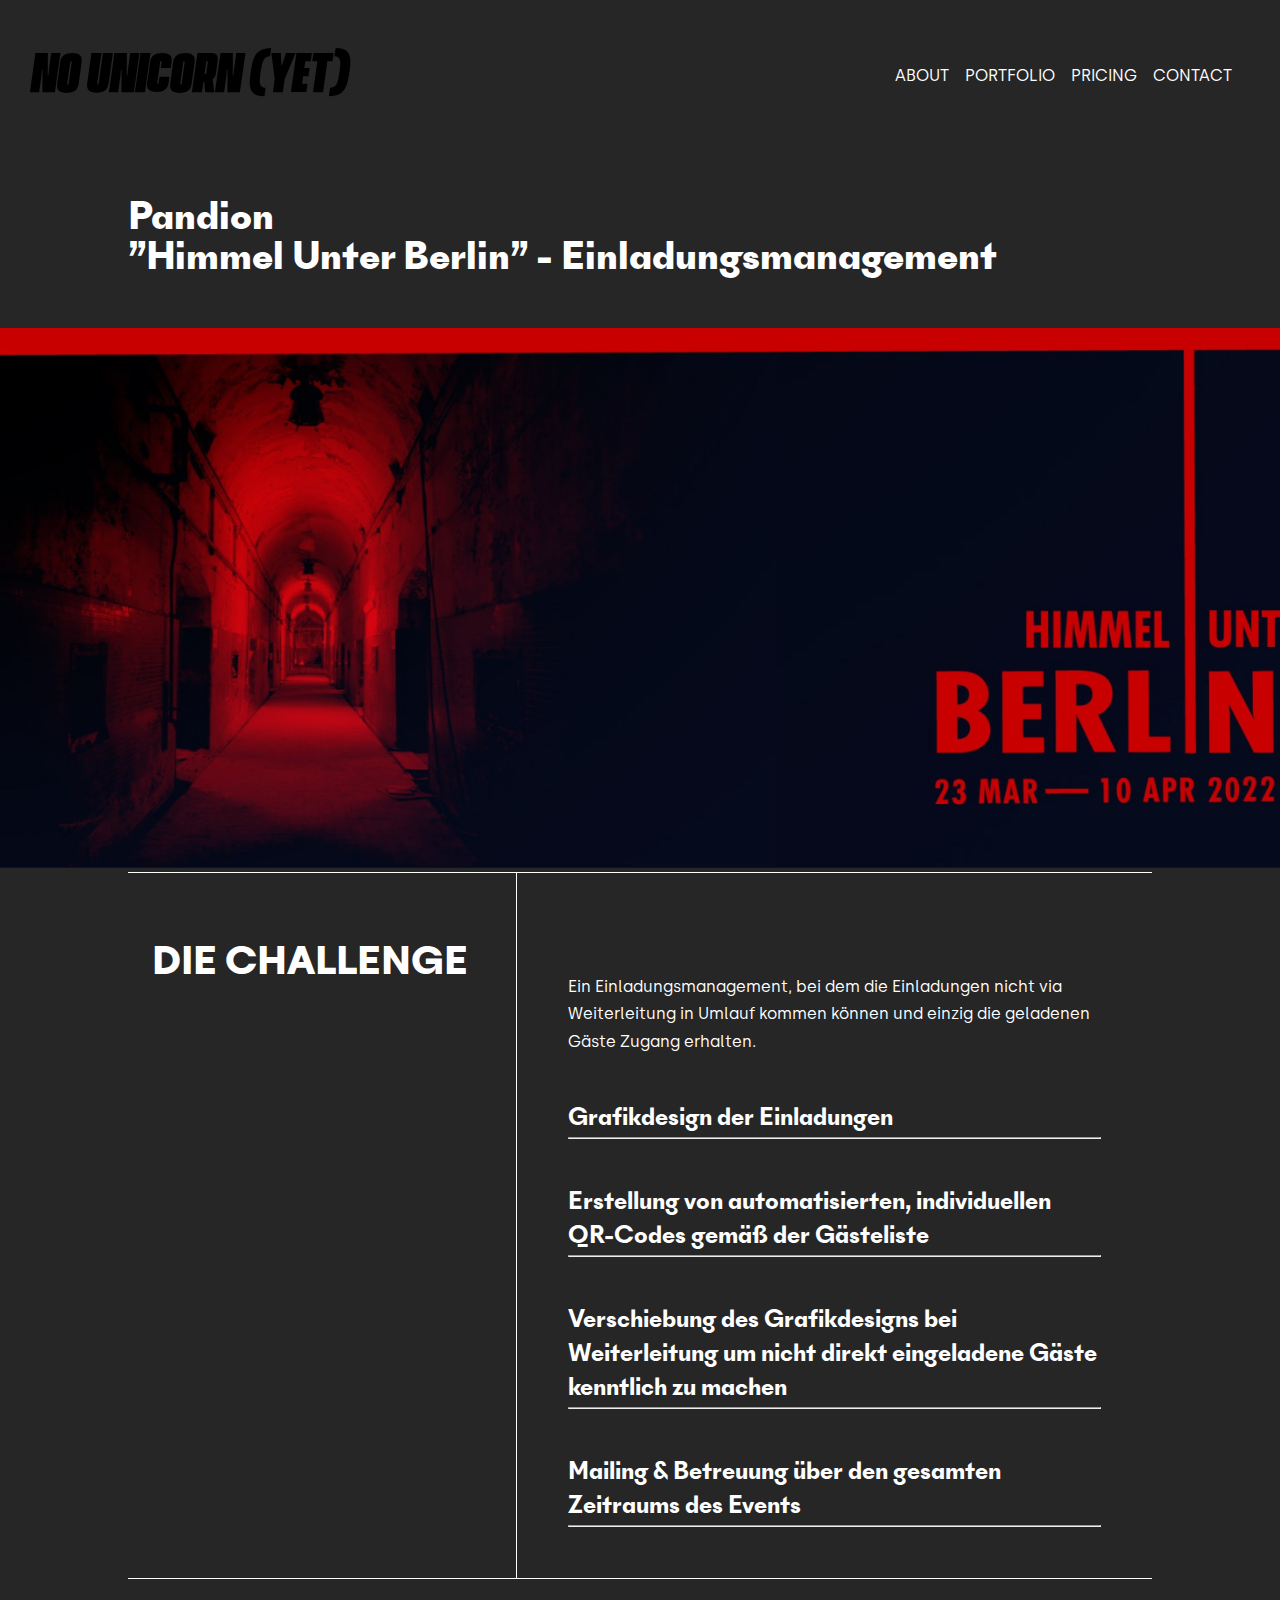
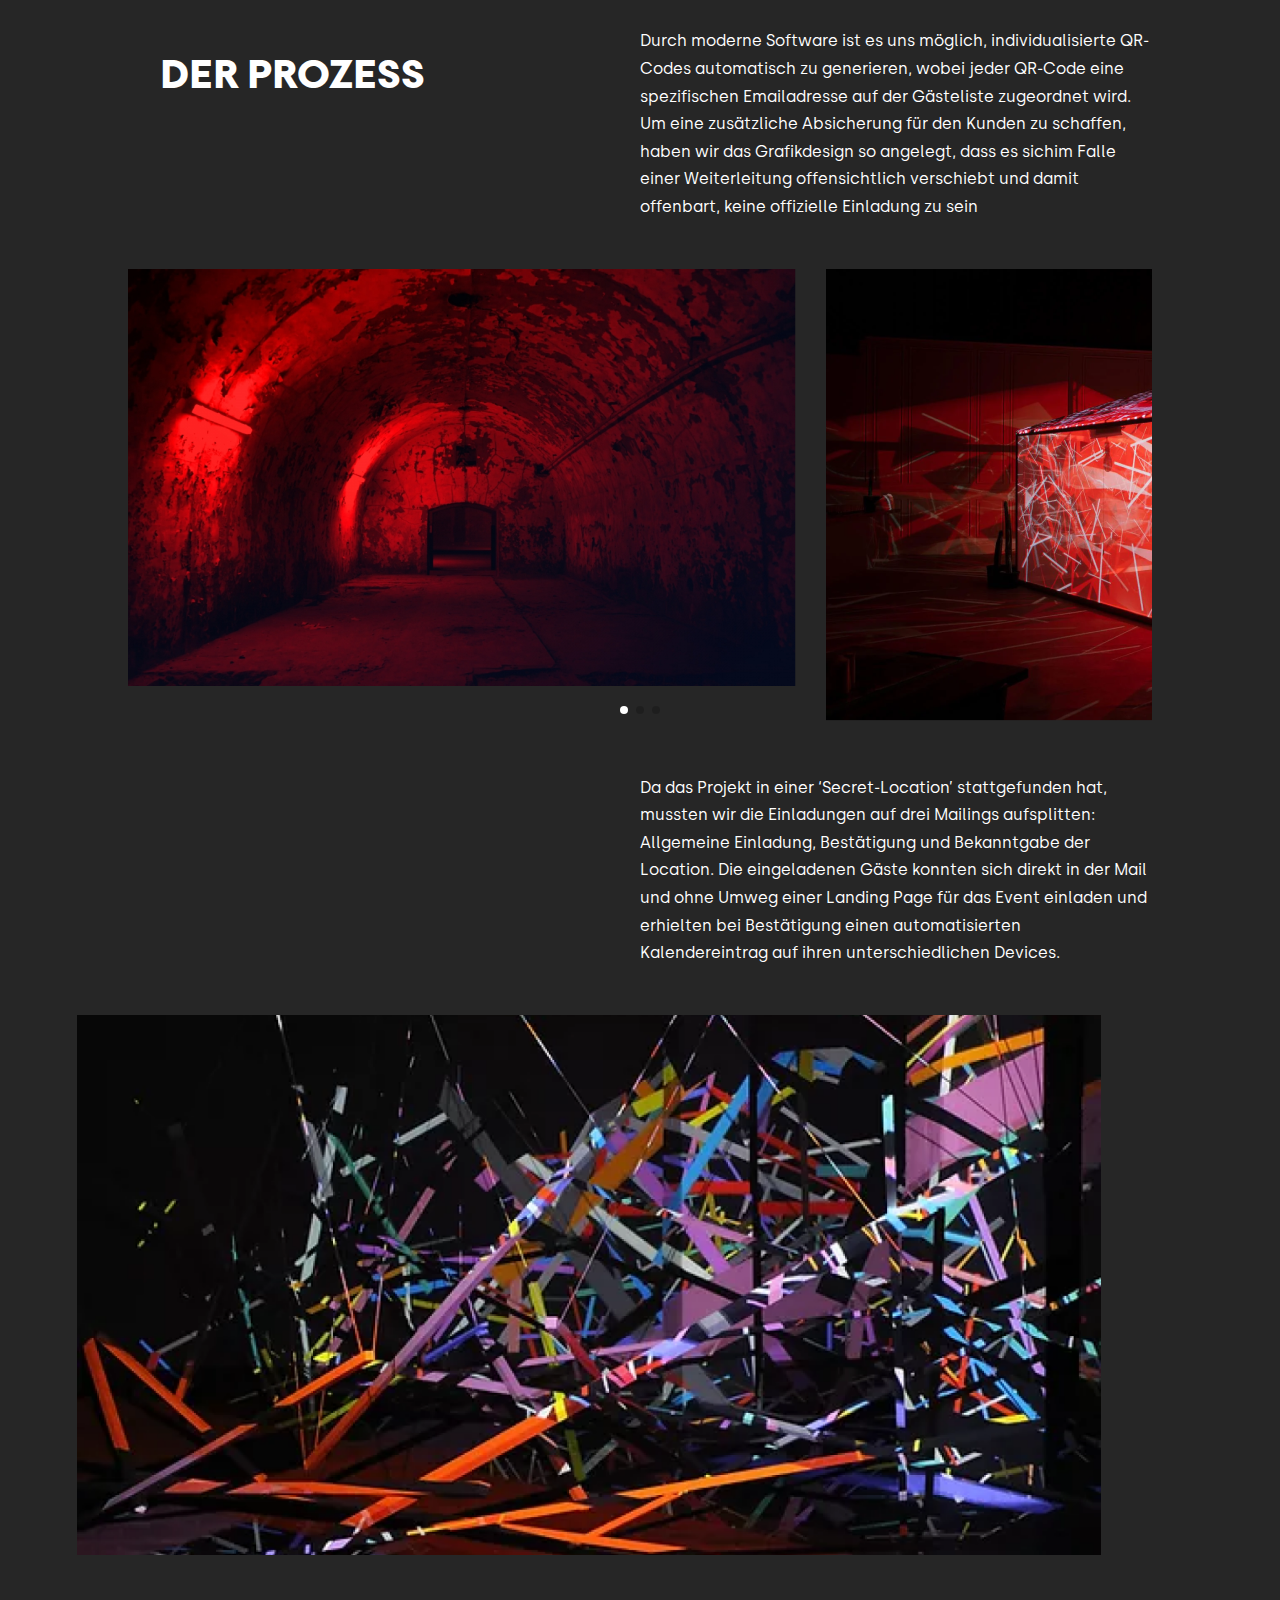
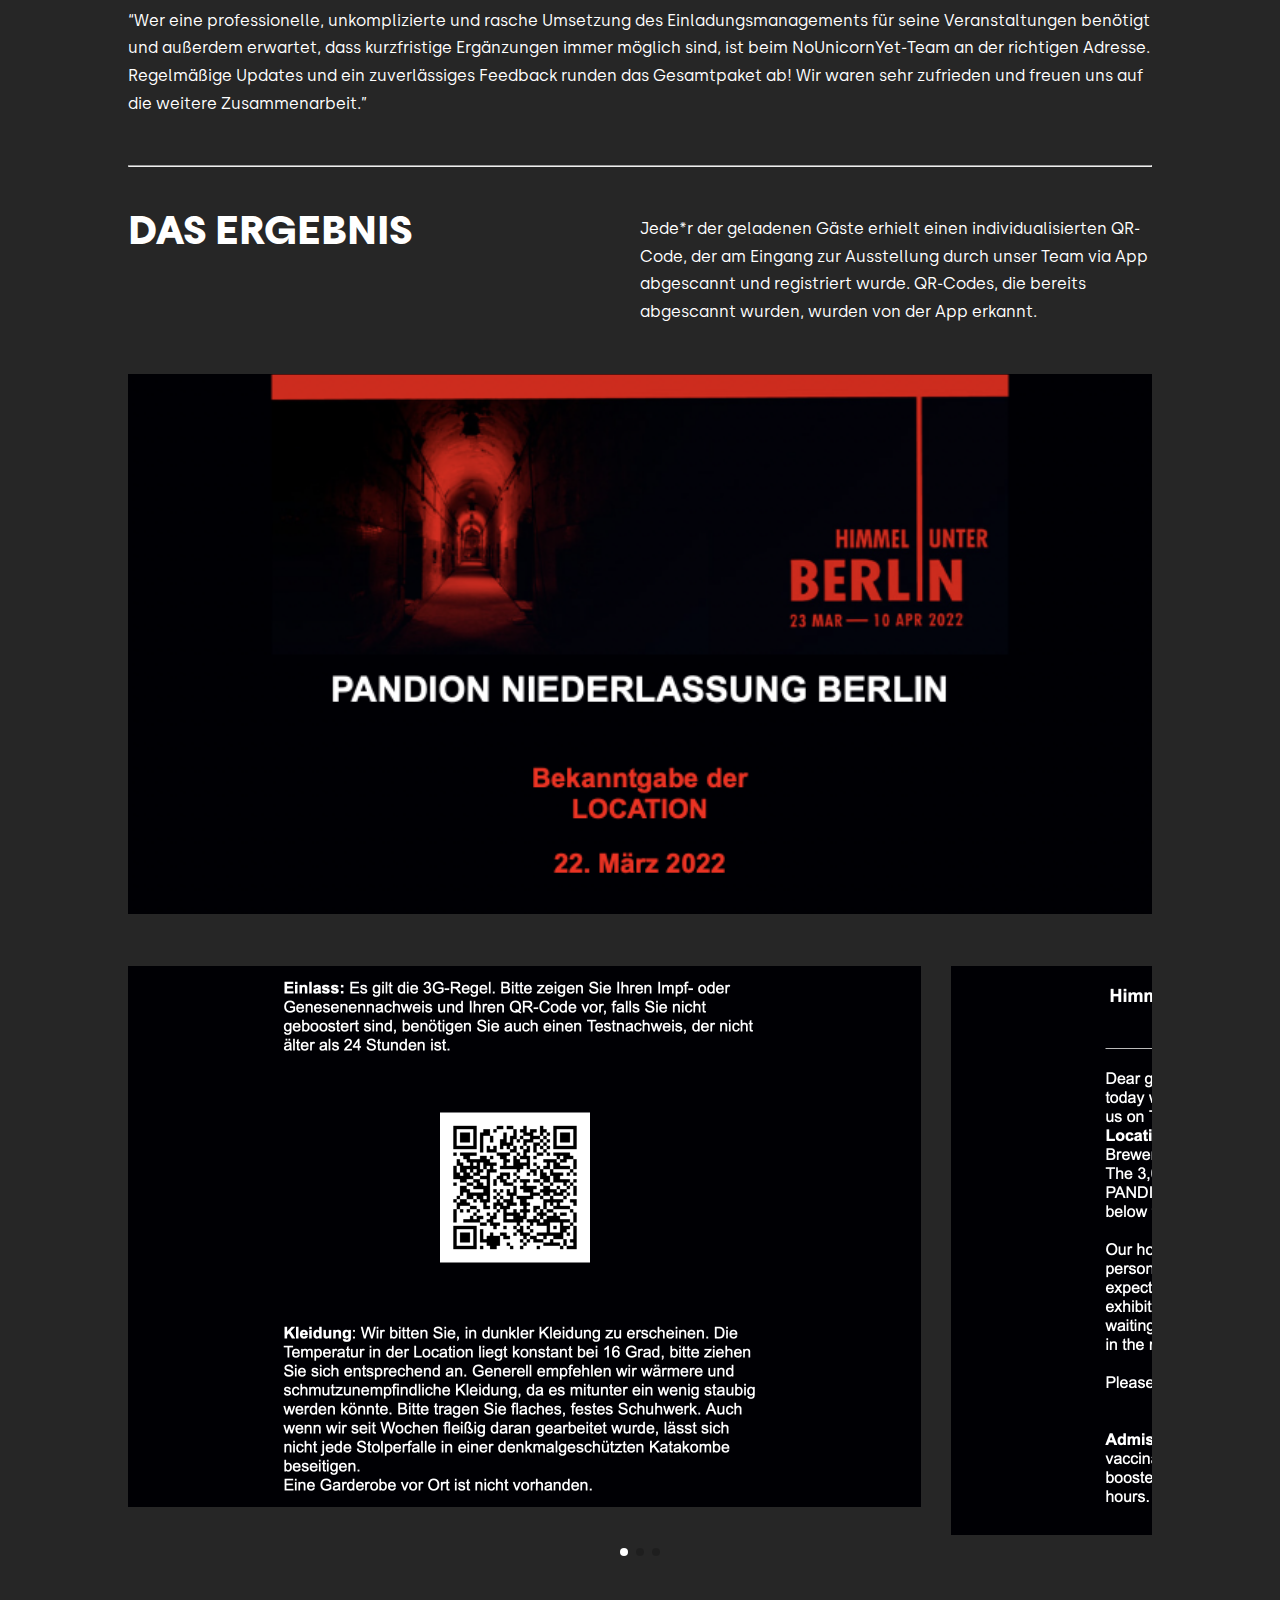
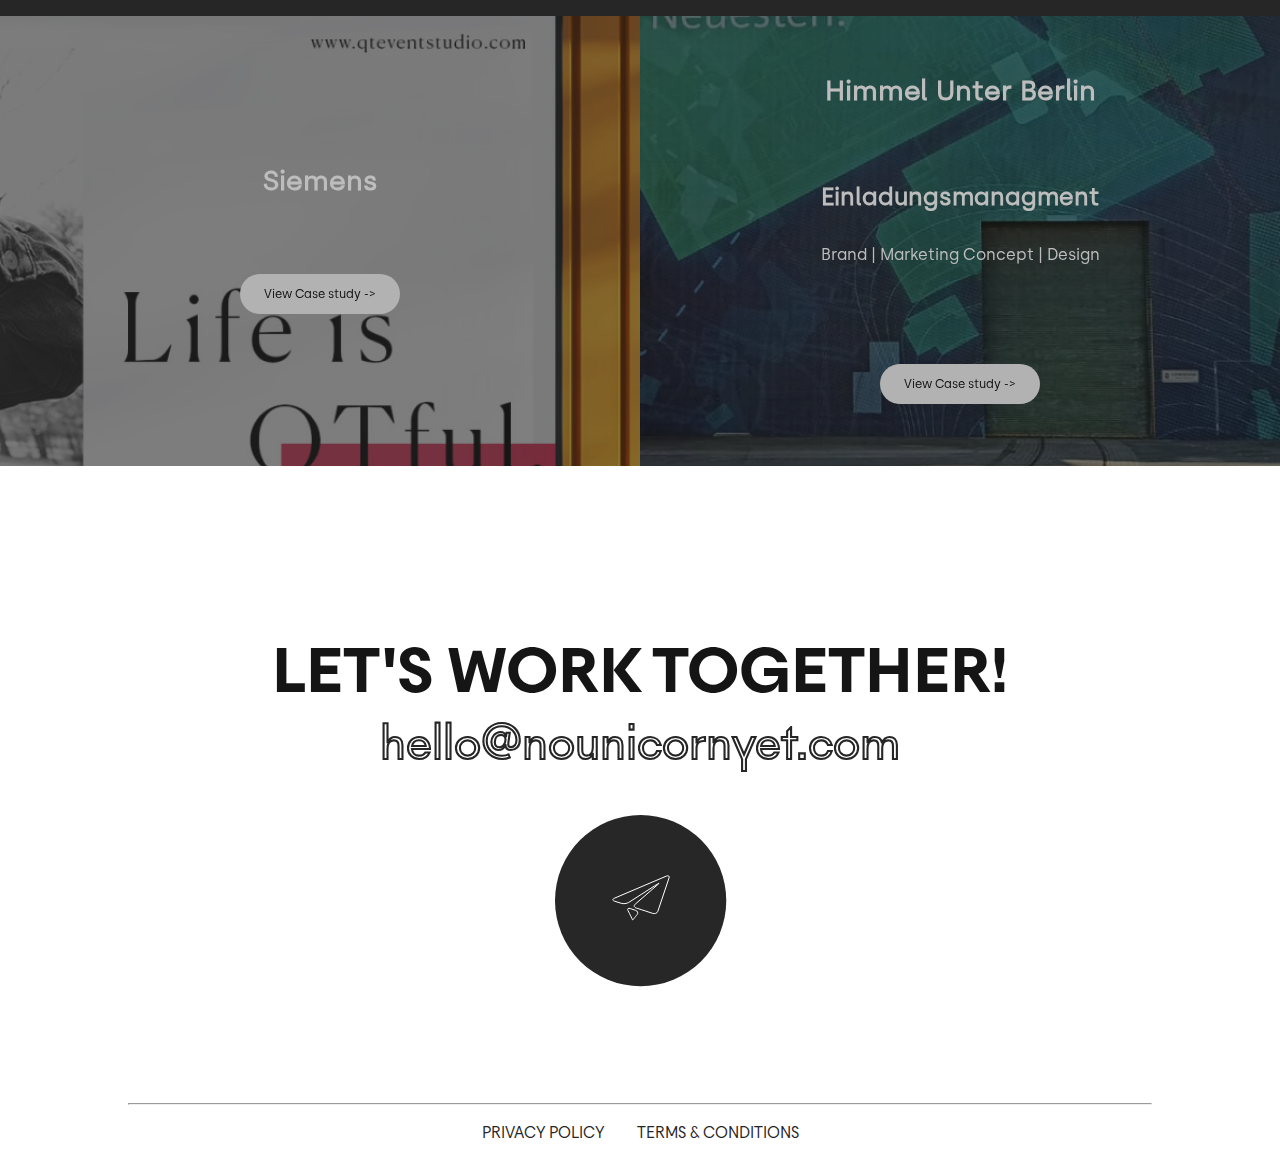
==== casestudy_pandion.html @ 7a5b6da5 "added new casestudies and changed responsiveness" ====
<!DOCTYPE html>
<html>

<head>
    <meta charset="utf-8">
    <meta name="viewport" content="width=device-width, initial-scale=1.0">
    <link rel="stylesheet" href="https://unpkg.com/swiper/swiper-bundle.min.css"/>
    <link rel="stylesheet" type="text/css" href="./styles/casestudy_styles.css">
    <title>No Unicorn (Yet)</title>
</head>

    <body>
        <header class="primary-header flex">
            <a href="index.html"><p id="logo">NO UNICORN (YET)</p></a>

            <button class="mobile-nav-toggle" aria-controls="primary-navigation" aria-expanded="false"><span class="sr-only"></span></button>

            <nav>            
                <ul id="primary-navigation" data-visible="false" class="primary-navigation flex">
                    <li>
                        <a class="nav-item" href="index.html#offer-link">
                            <p>ABOUT</p>
                        </a>
                    </li>
                    <li>
                        <a class="nav-item" href="index.html#founder-link">
                            <p>PORTFOLIO</p>
                        </a>
                    </li>
                    <li>
                        <a class="nav-item" href="index.html#pricing-link">
                            <p>PRICING</p>
                        </a>
                    </li>
                    <li>
                        <a class="nav-item" href="index.html#contact-link">
                            <p>CONTACT</p>
                        </a>
                    </li>
                </ul>
            </nav>
        </header>

        <div class="hero-section">
            <div class="page-wrapper">
                <h2 class="margintop">Pandion</h2>
                <h2>”Himmel Unter Berlin” - Einladungsmanagement</h2>
            </div>
            <img class="margintop screenpicture" src="./images/cs_pandion/Himmel unter Berlin 1.png" alt="plakat qt/eventstudio">
        </div>

        <div class="page-wrapper">
            <div class="challenge-section">
                <div class="challenge-left-side">
                    <h2 class="challenge-header margintop">DIE CHALLENGE</h2>
                </div>
                <div class="challenge-right-side">
                    <p class="margintop">Ein Einladungsmanagement, bei dem die Einladungen nicht via Weiterleitung in Umlauf kommen können und einzig die geladenen Gäste Zugang erhalten.</p>
                    <h4 class="margintop">Grafikdesign der Einladungen</h4>
                    <hr></hr>
                    <h4 class="margintop">Erstellung von automatisierten, individuellen QR-Codes gemäß der Gästeliste</h4>
                    <hr></hr>
                    <h4 class="margintop">Verschiebung des Grafikdesigns bei Weiterleitung um nicht direkt eingeladene Gäste kenntlich zu machen</h4>
                
                    <hr></hr>
                    <h4 class="margintop">Mailing & Betreuung über den gesamten Zeitraums des Events</h4>
                    <hr></hr>
                </div>
            </div>
        </div>
        <div class="page-wrapper">
            <div class="process-section">
                <div class="process-left-side">
                    <h2 class="margintop">DER PROZESS</h2>
                </div>
                <div class="process-right-side">
                    <p class="margintop">Durch moderne Software ist es uns möglich, individualisierte QR-Codes automatisch zu generieren, wobei jeder QR-Code eine spezifischen Emailadresse auf der Gästeliste zugeordnet wird. Um eine zusätzliche Absicherung für den Kunden zu schaffen, haben wir das Grafikdesign so angelegt, dass es sichim Falle einer Weiterleitung offensichtlich verschiebt und damit offenbart, keine offizielle Einladung zu sein</p>
                </div>
            </div>
            <div class="swiper qtProcessSlider margintop">
                <div class="swiper-wrapper">
                    <div class="swiper-slide">
                        <div class="slider-card">
                            <img src="./images/cs_pandion/HUB_visual_003-1080x675 1.png" alt="process one">
                        </div> 
                    </div>
                    <div class="swiper-slide">
                        <div class="slider-card">
                            <img src="./images/cs_pandion/himmelunterberlin-insideout-by-florafaunavisions 1.png"
                             alt="process two">
                        </div> 
                    </div>
                    <div class="swiper-slide">
                        <div class="slider-card">
                            <img src="./images/cs_pandion/size=708x398 1.png"  alt="process three">
                        </div> 
                    </div>
                </div>
                <div class="swiper-pagination"></div>
            </div>
            <div class="page-wrapper">
                <p class="test-text margintop">Da das Projekt in einer ‘Secret-Location’ stattgefunden hat, mussten wir die Einladungen auf drei Mailings aufsplitten: Allgemeine Einladung, Bestätigung und Bekanntgabe der Location. Die eingeladenen Gäste konnten sich direkt in der Mail und ohne Umweg einer Landing Page für das Event einladen und erhielten bei Bestätigung einen automatisierten Kalendereintrag auf ihren unterschiedlichen Devices.   
                </p>
            </div>
            <img class="metroboard margintop screenpicture" src="./images/cs_pandion/StefanReiss_OT1083_Totale1 1.png" alt="metroboard">
            <div class="page-wrapper">
                <p class="margintop">“Wer eine professionelle, unkomplizierte und rasche Umsetzung des Einladungsmanagements für seine Veranstaltungen benötigt und außerdem erwartet, dass kurzfristige Ergänzungen immer möglich sind, ist beim NoUnicornYet-Team an der richtigen Adresse. Regelmäßige Updates und ein zuverlässiges Feedback runden das Gesamtpaket ab! Wir waren sehr zufrieden und freuen uns auf die weitere Zusammenarbeit.”
                </p>
            </div>
        </div>
        <div class="page-wrapper">
            <hr class="margintop"></hr>
            <div class="result-section">
                <div class="result-left-side">
                    <h2 class="margintop">DAS ERGEBNIS</h2>
                </div>
                <div class="result-right-side">
                    <p class="margintop">Jede*r der geladenen Gäste erhielt einen individualisierten QR-Code, der am Eingang zur Ausstellung durch unser Team via App abgescannt und registriert wurde.
                    QR-Codes, die bereits abgescannt wurden, wurden von der App erkannt.
                        
                    </p>
                </div>
            </div>
            <img class="margintop screenpicture" src="./images/cs_pandion/Bildschirmfoto 2022-04-10 um 19.59 2.png" alt="lifeisqtful">
            <div class="swiper qtProcessSlider margintop">
                <div class="swiper-wrapper">
                    <div class="swiper-slide">
                        <div class="slider-card">
                            <img src="./images/cs_pandion/Bildschirmfoto 2022-04-10 um 20.00 1.png" alt="process one">
                        </div> 
                    </div>
                    <div class="swiper-slide">
                        <div class="slider-card">
                            <img src="./images/cs_pandion/Bildschirmfoto 2022-04-10 um 20.00 2.png" alt="process two">
                        </div> 
                    </div>
                    <div class="swiper-slide">
                        <div class="slider-card">
                            <img src="./images/cs_pandion/Bildschirmfoto 2022-04-10 um 20.00 3.png" alt="process three">
                        </div> 
                    </div>
                </div>
                <div class="swiper-pagination"></div>
            </div>
        </div>
        <div class="swiper caseStudySwiper margintop">
            <div class="swiper-wrapper">
                <div class="swiper-slide">
                    <div class="slider-card">
                        <h3 class="casestudy-name unselectable">Siemens</h4>
                        <button class="casestudy-bttn">View Case study -></button>
                    </div> 
                </div>
                <div class="swiper-slide">
                    <div class="slider-card">
                        <h3 class="casestudy-name unselectable">Himmel Unter Berlin</h4>
                        <h3 class="casestudy-slogan unselectable">Einladungsmanagment</h3>
                        <p class="casestudy-action unselectable">Brand | Marketing Concept | Design</p>
                        <button class="casestudy-bttn">View Case study -></button>
                    </div> 
                </div>
            </div>
            <div class="swiper-pagination"></div>
        </div>
        <div class="last-section" id="contact-link">
            <div class="page-wrapper">
                <div class="cta-section">
                    <h1 id="cta-text">LET'S WORK TOGETHER!</h1>
                    <h2 id="cta-mail">hello@nounicornyet.com</h2>
                    <img src="images/mail-cta.svg" alt="mail">
                </div>
                <hr></hr>
                <div class="footer-section">
                    <p class="footer-font">PRIVACY POLICY</p>
                    <p class="footer-font">TERMS & CONDITIONS</p>
                </div>
            </div>
        </div>

        <script src="https://unpkg.com/swiper/swiper-bundle.min.js"></script>
        <script src="./scripts/script.js"></script>
    </body>
</html>
---- styles/casestudy_styles.css ----
/* font imports */
@font-face {
  font-family: Vanguard;
  src: url("../font/VanguardCF-HeavyOblique.otf") format("opentype");
}

@font-face {
  font-family: NPS-Medium;
  src: url("../font/NewPanamSkyline-Medium.otf") format("opentype");
}

@font-face {
  font-family: NPS-Bold;
  src: url("../font/NewPanamSkyline-Bold.otf") format("opentype");
}

@font-face {
  font-family: NPS-Black;
  src: url("../font/NewPanamSkyline-Black.otf") format("opentype");
}

@font-face {
  font-family: NPS-Regular;
  src: url("../font/NewPanamSkyline-Regular.otf") format("opentype");
}

@font-face {
  font-family: Silka-Regular;
  src: url("../font/Silka-Regular.otf") format("opentype");
}

html {
  scroll-behavior: smooth;
}

* {
  margin: 0;
}

p {
  line-height: 1.725em;
}

p {
  color: white;
  font-family: Silka-Regular;
}

h1 {
  color: white;
  font-family: Vanguard;
}

h2 {
  font-family: NPS-Black;
  font-size: 2.5rem;
  color: white;
  line-height: 1em;
}

h3 {
  font-family: NPS-Black;
  font-size: 35px;
  color: white;
  line-height: 1em;
}

h4 {
  font-family: NPS-Bold;
  font-size: 25px;
  color: white;
}

a {
  text-decoration: none;
  font-family: NPS-Medium;
}

body {
  background-color: #262626;
  overflow-x: hidden;
}

.margintop {
  margin-top: 3rem;
}

.screenpicture {
  width: 100%;
  -o-object-fit: cover;
     object-fit: cover;
  height: 60vh;
}

.flex {
  display: -webkit-box;
  display: -ms-flexbox;
  display: flex;
  gap: var(--gap, 1rem);
}

.unselectable {
  -webkit-touch-callout: none;
  -webkit-user-select: none;
  -moz-user-select: none;
  -ms-user-select: none;
  user-select: none;
}

.page-wrapper {
  margin: auto;
  width: 80vw;
  max-width: 100rem;
}

/* end basic classes */
#logo {
  font-family: Vanguard;
  font-size: clamp(2.25em, 4vw, 4em);
  margin: 2rem;
  color: red;
}

/* check for breakpoints */
@media (min-width: 30rem) {
  #logo {
    color: blue;
  }
}

@media (min-width: 48rem) {
  #logo {
    color: green;
  }
}

@media (min-width: 64rem) {
  #logo {
    color: black;
  }
}

/* navigation stuff */
.primary-header {
  -webkit-box-align: center;
      -ms-flex-align: center;
          align-items: center;
  -webkit-box-pack: justify;
      -ms-flex-pack: justify;
          justify-content: space-between;
}

.mobile-nav-toggle {
  display: none;
}

.primary-navigation {
  list-style: none;
  padding: 3rem;
  margin: 0;
}

@media (max-width: 48rem) {
  .primary-navigation {
    gap: var(--gap, 3rem);
    position: fixed;
    inset: 0 0 0 0;
    background: #262626;
    -webkit-box-orient: vertical;
    -webkit-box-direction: normal;
        -ms-flex-direction: column;
            flex-direction: column;
    padding: 10rem 2em;
    z-index: 1;
    -webkit-box-align: center;
        -ms-flex-align: center;
            align-items: center;
    -webkit-transform: translateX(100%);
            transform: translateX(100%);
    -webkit-transition: -webkit-transform 350ms ease-out;
    transition: -webkit-transform 350ms ease-out;
    transition: transform 350ms ease-out;
    transition: transform 350ms ease-out, -webkit-transform 350ms ease-out;
  }
  .primary-navigation[data-visible="true"] {
    -webkit-transform: translateX(0%);
            transform: translateX(0%);
  }
  .mobile-nav-toggle {
    display: block;
    position: absolute;
    top: 3.25rem;
    right: 2rem;
    z-index: 10;
    background-color: transparent;
    background-image: url("../images/burgermenu.svg");
    background-size: cover;
    background-repeat: no-repeat;
    width: 2rem;
    border: 0;
    aspect-ratio: 1;
  }
  .mobile-nav-toggle[aria-expanded="true"] {
    background-image: url("../images/close.svg");
  }
}

/* hero section */
@media (min-width: 64rem) {
  .challenge-section {
    display: -webkit-box;
    display: -ms-flexbox;
    display: flex;
    -webkit-box-orient: horizontal;
    -webkit-box-direction: normal;
        -ms-flex-direction: row;
            flex-direction: row;
  }
  .challenge-left-side {
    width: 40%;
    border: 1px solid white;
    border-left: 0;
    border-right: 0;
  }
  .challenge-right-side {
    width: 55%;
    margin-left: auto;
    border: 1px solid white;
    border-right: 0;
    padding: 5%;
  }
  .challenge-header {
    padding: 1.5rem;
  }
  .process-section {
    display: -webkit-box;
    display: -ms-flexbox;
    display: flex;
    -webkit-box-pack: justify;
        -ms-flex-pack: justify;
            justify-content: space-between;
  }
  .process-section .process-left-side {
    padding: 2rem;
  }
  .process-section .process-right-side {
    width: 50%;
    margin-left: auto;
  }
  .test-text {
    width: 50%;
    margin-left: auto;
  }
  .metroboard {
    margin-left: -5%;
  }
}

.swiper {
  width: 100%;
  height: -webkit-fit-content;
  height: -moz-fit-content;
  height: fit-content;
}

.swiper .swiper-pagination-bullet-active {
  background-color: white;
}

.swiper-slide {
  width: -webkit-fit-content;
  width: -moz-fit-content;
  width: fit-content;
  text-align: center;
  font-size: 18px;
  /* Center slide text vertically */
  display: -webkit-box;
  display: -ms-flexbox;
  display: flex;
  -webkit-box-pack: center;
  -ms-flex-pack: center;
  justify-content: center;
  -webkit-box-align: center;
  -ms-flex-align: center;
  align-items: center;
}

.swiper-slide:hover {
  opacity: 1;
  -webkit-transition: opacity 1s ease;
  transition: opacity 1s ease;
}

.process-section .metroboard {
  width: 100%;
  -o-object-fit: cover;
     object-fit: cover;
}

@media (min-width: 64rem) {
  .swiper-slide {
    width: -webkit-fit-content;
    width: -moz-fit-content;
    width: fit-content;
  }
  .result-section {
    display: -webkit-box;
    display: -ms-flexbox;
    display: flex;
  }
  .result-section .result-right-side {
    width: 50%;
    margin-left: auto;
  }
}

.caseStudySwiper .swiper-slide {
  height: 50vh;
  opacity: 0.7;
}

.caseStudySwiper .swiper-slide:first-child {
  background: url("../images/casestudy1.png") no-repeat center/cover;
}

.caseStudySwiper .swiper-slide:nth-child(2n) {
  background: url("../images/casestudy2.png") no-repeat center/cover;
}

.caseStudySwiper .swiper-slide:nth-child(3n) {
  background: url("../images/casestudy3.png") no-repeat center/cover;
}

.caseStudySwiper .swiper-slide:hover {
  opacity: 1;
  -webkit-transition: opacity 1s ease;
  transition: opacity 1s ease;
}

.caseStudySwiper .slider-card .casestudy-name {
  font-family: Silka-Regular !important;
  font-size: 1.725rem;
  margin-bottom: 5rem;
}

.caseStudySwiper .slider-card .casestudy-slogan {
  font-family: Silka-Regular !important;
  font-size: 1.5rem;
  margin-bottom: 2rem;
}

.caseStudySwiper .slider-card .casestudy-action {
  font-family: Silka-Regular !important;
  font-size: 1rem;
  margin-bottom: 6rem;
}

.caseStudySwiper .slider-card .casestudy-bttn {
  width: 10rem;
  height: 2.5rem;
  font-family: Silka-Regular !important;
  font-size: 0.75rem;
  border-radius: 1.5rem;
  border: 0px;
}

.last-section {
  background-color: white;
  text-align: center;
  -webkit-box-align: center;
      -ms-flex-align: center;
          align-items: center;
}

.last-section .cta-section {
  padding-top: 10.5rem;
  padding-bottom: 7rem;
}

.last-section #cta-text {
  font-family: NPS-Bold;
  font-size: 110px;
  color: #151515;
}

.last-section #cta-mail {
  -webkit-text-stroke: #262626 0.5px;
  font-family: NPS-Regular;
  font-size: 90px;
  padding: 5rem;
}

.last-section .footer-section {
  display: -webkit-box;
  display: -ms-flexbox;
  display: flex;
  -webkit-box-align: center;
      -ms-flex-align: center;
          align-items: center;
  -webkit-box-pack: center;
      -ms-flex-pack: center;
          justify-content: center;
}

.last-section .footer-font {
  color: #262626;
  font-family: NPS-Regular;
  font-size: 18px;
  padding: 2rem;
}

.last-section #cta-text {
  font-size: 4rem;
}

.last-section #cta-mail {
  margin: auto;
  width: -webkit-fit-content;
  width: -moz-fit-content;
  width: fit-content;
  font-size: clamp(2em, 4vw, 4em);
  border: 1px solid;
  padding: 0;
}

.last-section img {
  margin-top: 2.5rem;
}

.last-section .footer-font {
  font-size: 1rem;
  padding: 1rem;
}
/*# sourceMappingURL=casestudy_styles.css.map */
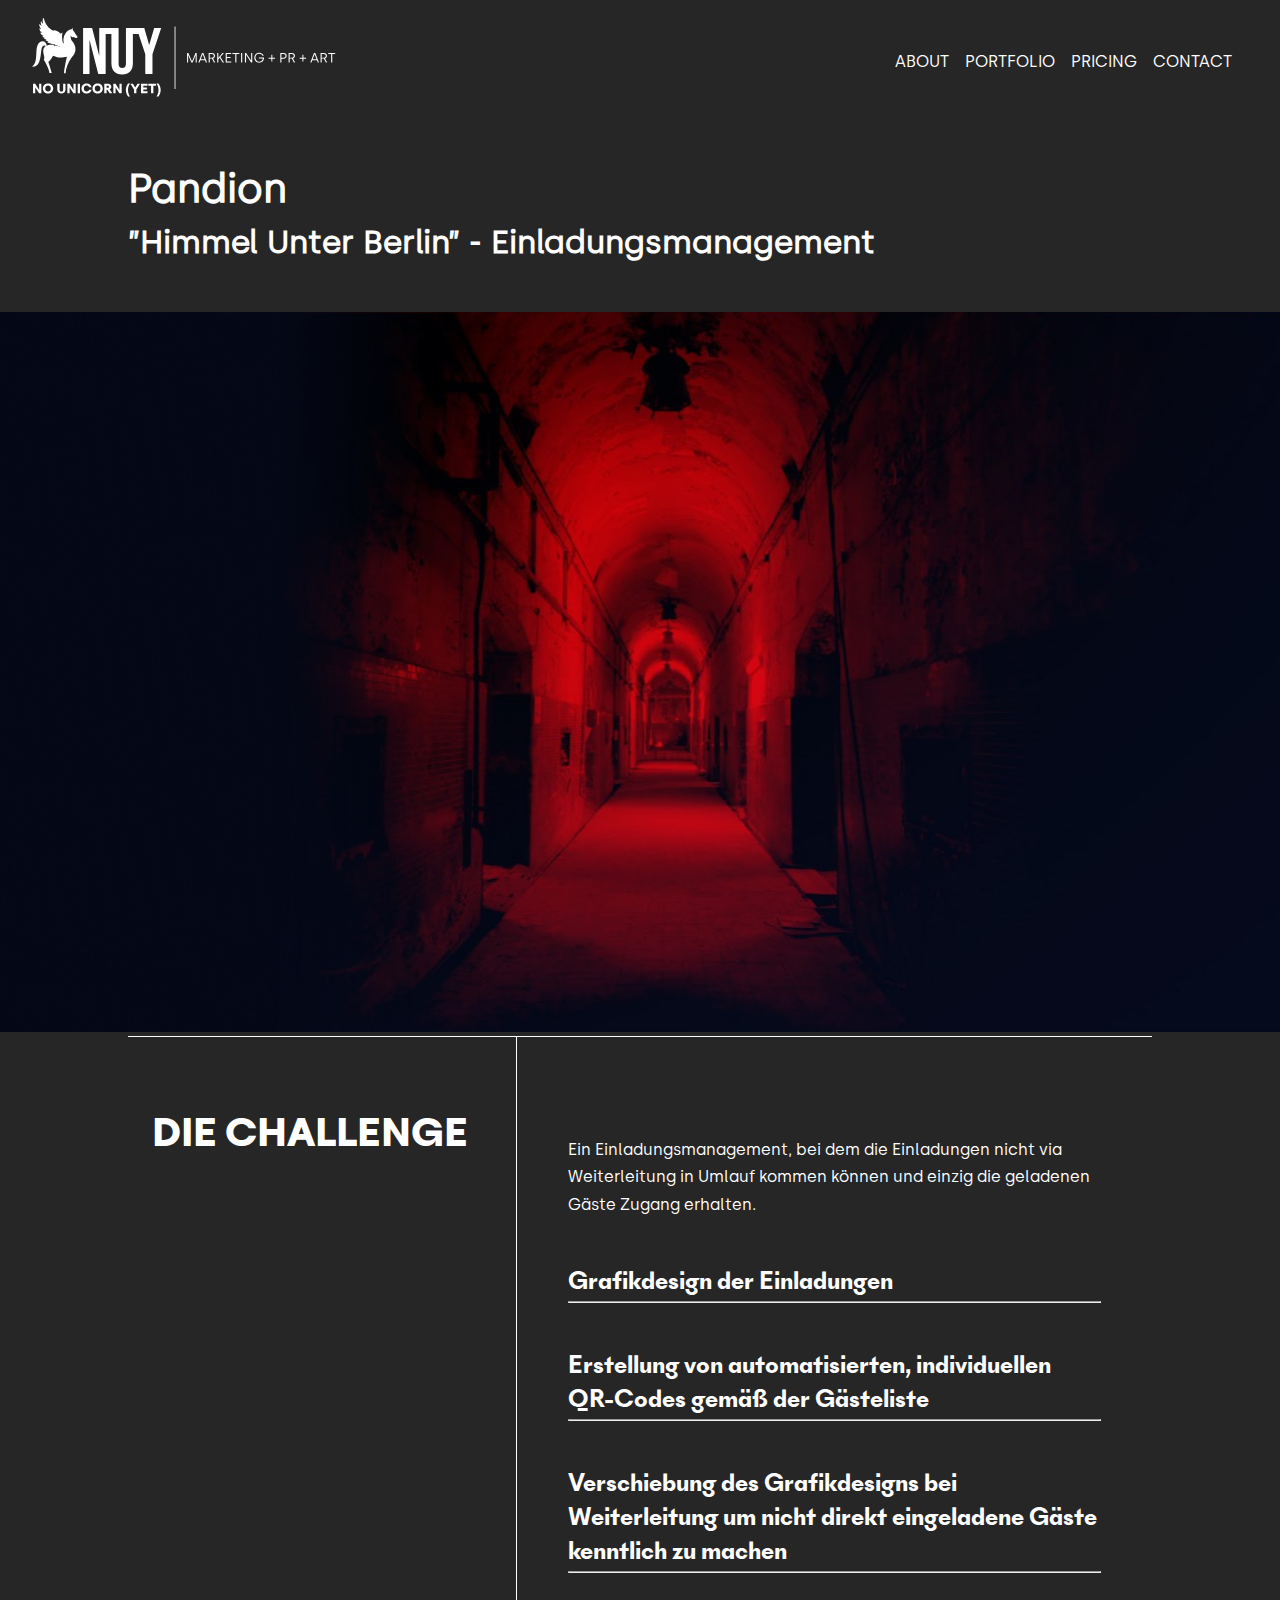
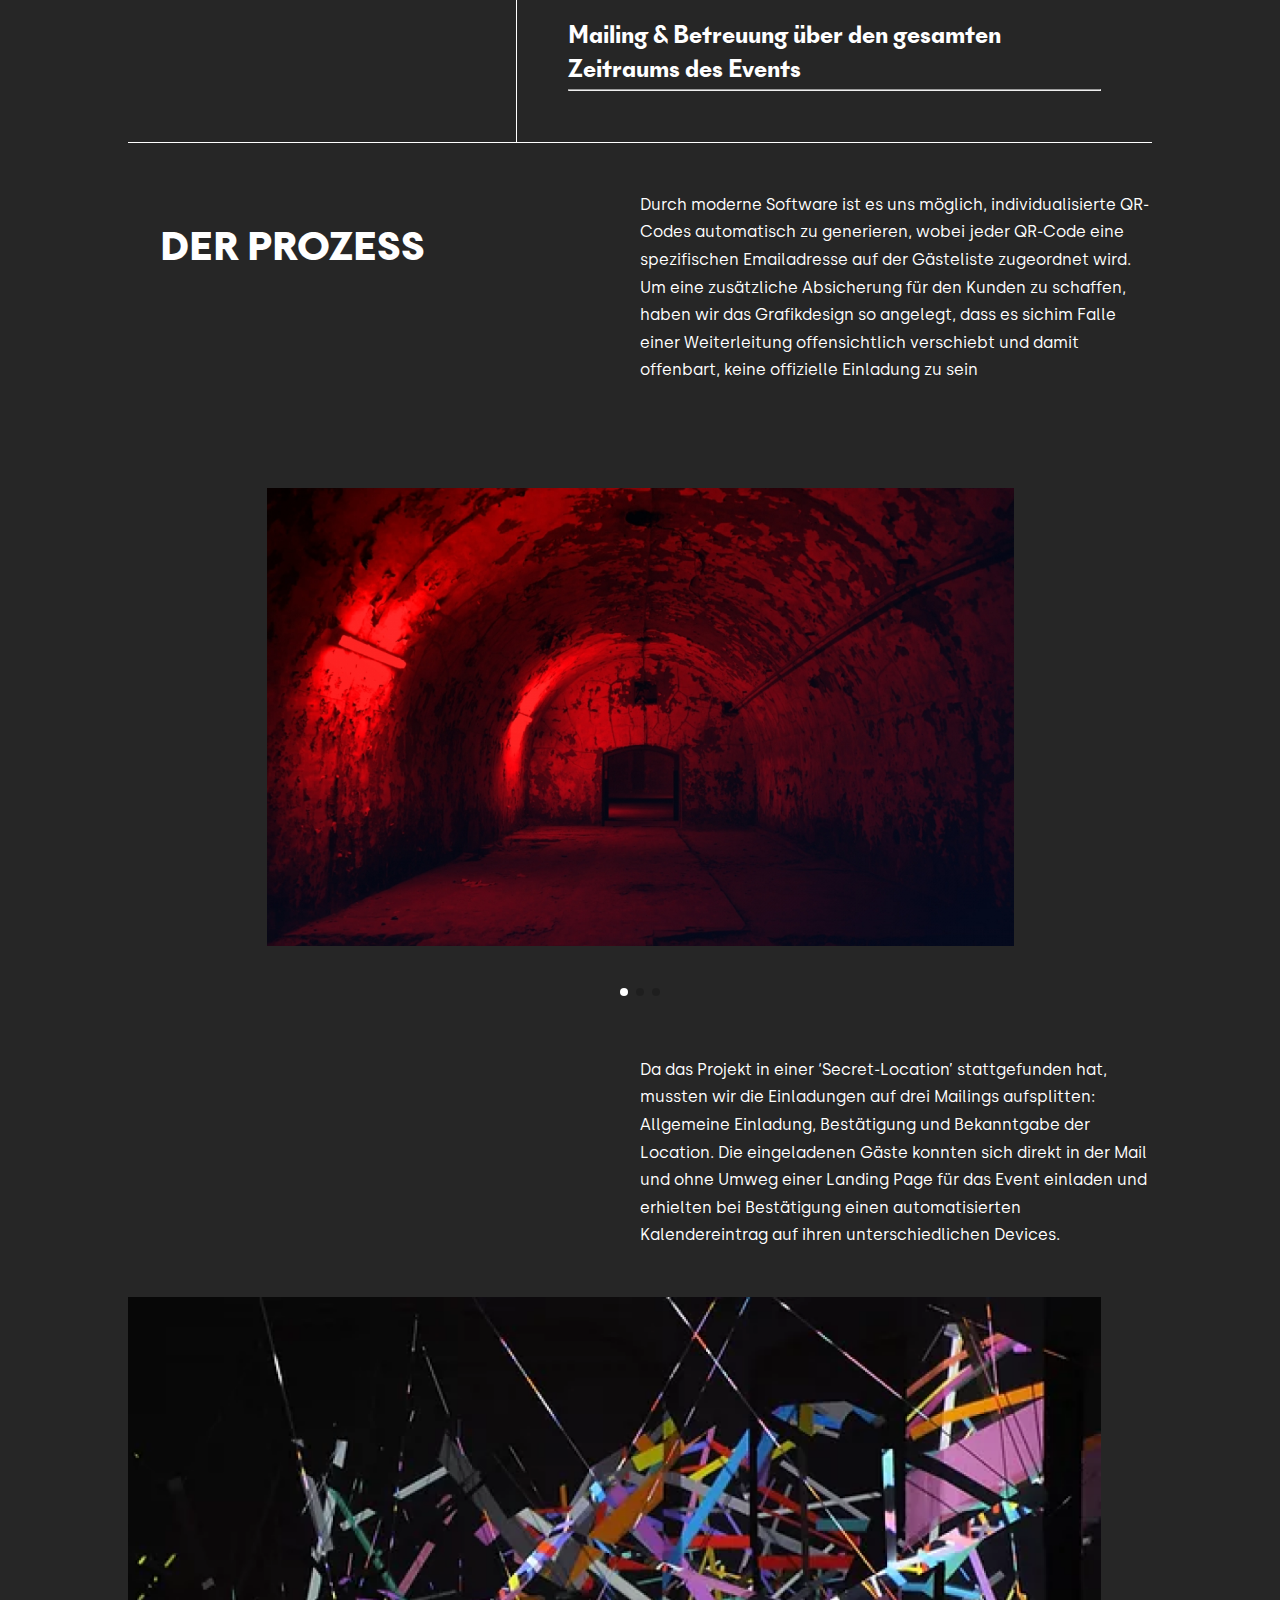
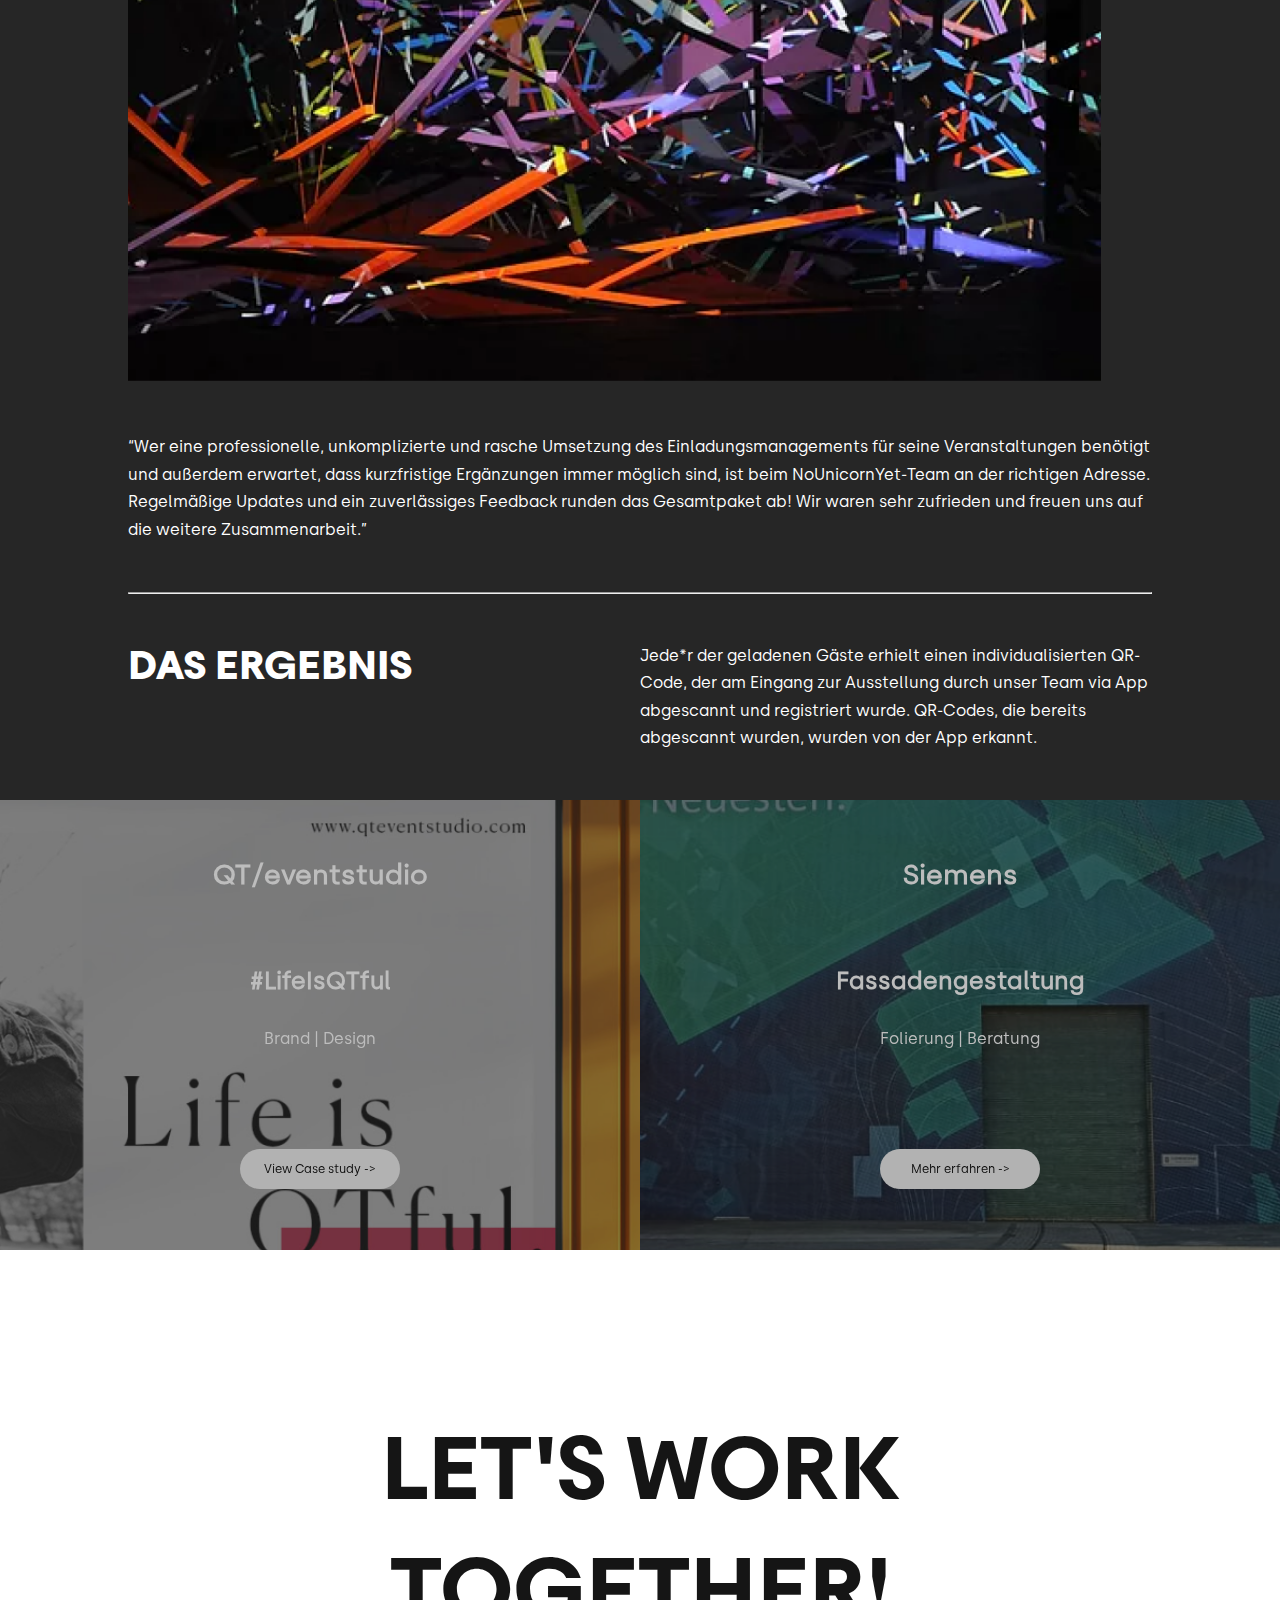
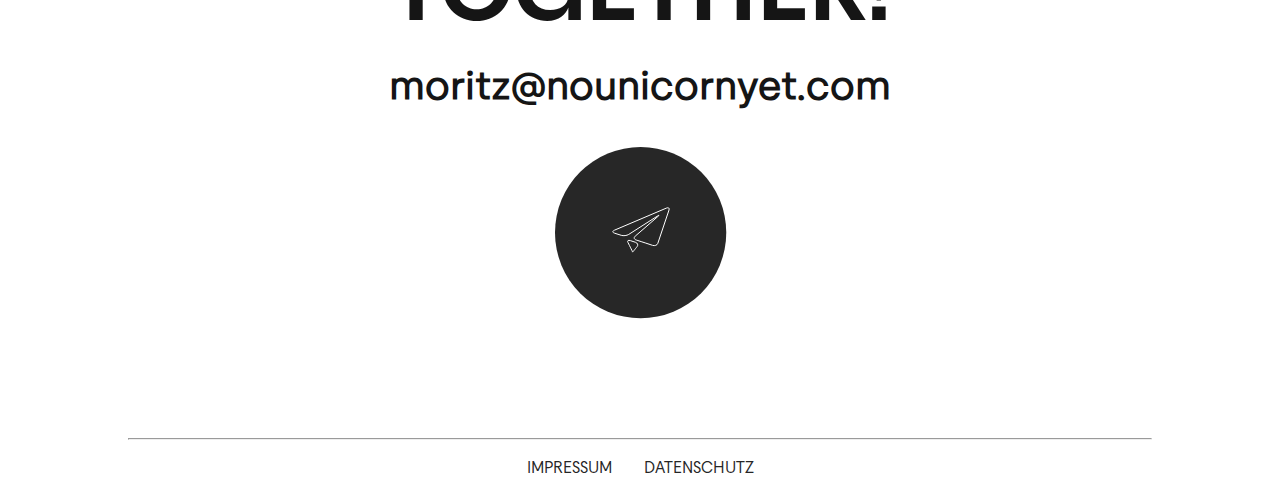
==== commit 31524a38: "added new logo and responsivness" ====
--- a/casestudy_pandion.html
+++ b/casestudy_pandion.html
@@ -11,7 +11,8 @@
 
     <body>
         <header class="primary-header flex">
-            <a href="index.html"><p id="logo">NO UNICORN (YET)</p></a>
+            <a href="index.html"><img class="logo" src="./images/logo.svg" alt="logo"></a>
+            <a href="index.html"><img class="logo-mobile" src="./images/logo-mobile.svg" alt="logo"></a>
 
             <button class="mobile-nav-toggle" aria-controls="primary-navigation" aria-expanded="false"><span class="sr-only"></span></button>
 
@@ -43,10 +44,10 @@
 
         <div class="hero-section">
             <div class="page-wrapper">
-                <h2 class="margintop">Pandion</h2>
-                <h2>”Himmel Unter Berlin” - Einladungsmanagement</h2>
+                <h2 class="hero-header margintop">Pandion</h2>
+                <h2 class="hero-slogan">”Himmel Unter Berlin” - Einladungsmanagement</h2>
             </div>
-            <img class="margintop screenpicture" src="./images/cs_pandion/Himmel unter Berlin 1.png" alt="plakat qt/eventstudio">
+            <img class="margintop hdpicture" src="./images/cs_pandion/pandionhero.png" alt="plakat qt/eventstudio">
         </div>
 
         <div class="page-wrapper">
@@ -77,7 +78,7 @@
                     <p class="margintop">Durch moderne Software ist es uns möglich, individualisierte QR-Codes automatisch zu generieren, wobei jeder QR-Code eine spezifischen Emailadresse auf der Gästeliste zugeordnet wird. Um eine zusätzliche Absicherung für den Kunden zu schaffen, haben wir das Grafikdesign so angelegt, dass es sichim Falle einer Weiterleitung offensichtlich verschiebt und damit offenbart, keine offizielle Einladung zu sein</p>
                 </div>
             </div>
-            <div class="swiper qtProcessSlider margintop">
+            <div class="swiper qtProcessSlider qtresults margintop">
                 <div class="swiper-wrapper">
                     <div class="swiper-slide">
                         <div class="slider-card">
@@ -102,7 +103,7 @@
                 <p class="test-text margintop">Da das Projekt in einer ‘Secret-Location’ stattgefunden hat, mussten wir die Einladungen auf drei Mailings aufsplitten: Allgemeine Einladung, Bestätigung und Bekanntgabe der Location. Die eingeladenen Gäste konnten sich direkt in der Mail und ohne Umweg einer Landing Page für das Event einladen und erhielten bei Bestätigung einen automatisierten Kalendereintrag auf ihren unterschiedlichen Devices.   
                 </p>
             </div>
-            <img class="metroboard margintop screenpicture" src="./images/cs_pandion/StefanReiss_OT1083_Totale1 1.png" alt="metroboard">
+            <img class="metroboard margintop hdpicture" src="./images/cs_pandion/StefanReiss_OT1083_Totale1 1.png" alt="metroboard">
             <div class="page-wrapper">
                 <p class="margintop">“Wer eine professionelle, unkomplizierte und rasche Umsetzung des Einladungsmanagements für seine Veranstaltungen benötigt und außerdem erwartet, dass kurzfristige Ergänzungen immer möglich sind, ist beim NoUnicornYet-Team an der richtigen Adresse. Regelmäßige Updates und ein zuverlässiges Feedback runden das Gesamtpaket ab! Wir waren sehr zufrieden und freuen uns auf die weitere Zusammenarbeit.”
                 </p>
@@ -121,8 +122,8 @@
                     </p>
                 </div>
             </div>
-            <img class="margintop screenpicture" src="./images/cs_pandion/Bildschirmfoto 2022-04-10 um 19.59 2.png" alt="lifeisqtful">
-            <div class="swiper qtProcessSlider margintop">
+            <!-- <img class="margintop screenpicture" src="./images/cs_pandion/Bildschirmfoto 2022-04-10 um 19.59 2.png" alt="lifeisqtful"> -->
+            <!-- <div class="swiper qtProcessSlider margintop">
                 <div class="swiper-wrapper">
                     <div class="swiper-slide">
                         <div class="slider-card">
@@ -141,22 +142,24 @@
                     </div>
                 </div>
                 <div class="swiper-pagination"></div>
-            </div>
+            </div> -->
         </div>
         <div class="swiper caseStudySwiper margintop">
             <div class="swiper-wrapper">
                 <div class="swiper-slide">
                     <div class="slider-card">
-                        <h3 class="casestudy-name unselectable">Siemens</h4>
-                        <button class="casestudy-bttn">View Case study -></button>
-                    </div> 
+                        <h3 class="casestudy-name unselectable">QT/eventstudio</h4>
+                        <h3 class="casestudy-slogan unselectable">#LifeIsQTful</h3>
+                        <p class="casestudy-action unselectable">Brand | Design</p>
+                        <a href="casestudy_qteventstudio.html"><button class="casestudy-bttn">View Case study -></button></a>
+                    </div>
                 </div>
                 <div class="swiper-slide">
                     <div class="slider-card">
-                        <h3 class="casestudy-name unselectable">Himmel Unter Berlin</h4>
-                        <h3 class="casestudy-slogan unselectable">Einladungsmanagment</h3>
-                        <p class="casestudy-action unselectable">Brand | Marketing Concept | Design</p>
-                        <button class="casestudy-bttn">View Case study -></button>
+                        <h3 class="casestudy-name unselectable">Siemens</h4>
+                        <h3 class="casestudy-slogan unselectable">Fassadengestaltung</h3>
+                        <p class="casestudy-action unselectable">Folierung | Beratung</p>
+                        <a href="casestudy_siemens.html"><button class="casestudy-bttn">Mehr erfahren -></button></a>
                     </div> 
                 </div>
             </div>
@@ -166,13 +169,13 @@
             <div class="page-wrapper">
                 <div class="cta-section">
                     <h1 id="cta-text">LET'S WORK TOGETHER!</h1>
-                    <h2 id="cta-mail">hello@nounicornyet.com</h2>
-                    <img src="images/mail-cta.svg" alt="mail">
+                    <h2 id="cta-mail">moritz@nounicornyet.com</h2>
+                    <a href="mailto:moritz@nounicornyet.com"><img src="images/mail-cta.svg" alt="mail"></a>
                 </div>
                 <hr></hr>
                 <div class="footer-section">
-                    <p class="footer-font">PRIVACY POLICY</p>
-                    <p class="footer-font">TERMS & CONDITIONS</p>
+                    <a href="impressum.html"><p class="footer-font">IMPRESSUM</p></a>
+                    <a href="datenschutz.html"><p class="footer-font">DATENSCHUTZ</p></a>
                 </div>
             </div>
         </div>
--- a/styles/casestudy_styles.css
+++ b/styles/casestudy_styles.css
@@ -55,7 +55,7 @@
   font-family: NPS-Black;
   font-size: 2.5rem;
   color: white;
-  line-height: 1em;
+  line-height: 1.4em;
 }
 
 h3 {
@@ -111,32 +111,30 @@
   margin: auto;
   width: 80vw;
   max-width: 100rem;
+  overflow: hidden;
+}
+
+@media (max-width: 51.6rem) {
+  .page-wrapper {
+    width: 90vw;
+  }
 }
 
 /* end basic classes */
-#logo {
-  font-family: Vanguard;
-  font-size: clamp(2.25em, 4vw, 4em);
-  margin: 2rem;
-  color: red;
-}
-
-/* check for breakpoints */
-@media (min-width: 30rem) {
-  #logo {
-    color: blue;
-  }
-}
-
-@media (min-width: 48rem) {
-  #logo {
-    color: green;
-  }
-}
-
-@media (min-width: 64rem) {
-  #logo {
-    color: black;
+.logo {
+  margin-left: 2rem;
+  width: 19rem;
+  padding: 1rem 0;
+}
+
+.logo-mobile {
+  display: none;
+}
+
+@media (max-width: 30rem) {
+  .mobile-nav-toggle {
+    width: 1.5rem;
+    top: 2.5rem;
   }
 }
 
@@ -160,7 +158,21 @@
   margin: 0;
 }
 
-@media (max-width: 48rem) {
+@media (max-width: 51.6rem) {
+  .logo {
+    display: none;
+  }
+  .logo-mobile {
+    display: block;
+    width: 20vw;
+    min-width: 6rem;
+    padding: 1rem 0;
+  }
+  .primary-header {
+    -webkit-box-pack: start;
+        -ms-flex-pack: start;
+            justify-content: flex-start;
+  }
   .primary-navigation {
     gap: var(--gap, 3rem);
     position: fixed;
@@ -189,7 +201,7 @@
   .mobile-nav-toggle {
     display: block;
     position: absolute;
-    top: 3.25rem;
+    top: 5vw;
     right: 2rem;
     z-index: 10;
     background-color: transparent;
@@ -205,7 +217,36 @@
   }
 }
 
+@media (max-width: 30rem) {
+  .mobile-nav-toggle {
+    width: 1.5rem;
+    top: 1.75rem;
+  }
+}
+
 /* hero section */
+.hero-section .hero-header {
+  line-height: 2rem;
+}
+
+.hero-section h2 {
+  font-family: Silka-Regular;
+}
+
+.hero-section .hero-slogan {
+  margin-top: 1rem;
+  font-size: 2rem;
+}
+
+@media (max-width: 51.6rem) {
+  .hero-section h2 {
+    font-size: 2rem;
+  }
+  .hero-section .hero-slogan {
+    font-size: 1.4rem;
+  }
+}
+
 @media (min-width: 64rem) {
   .challenge-section {
     display: -webkit-box;
@@ -285,6 +326,13 @@
   align-items: center;
 }
 
+.siemensstadtpic {
+  width: 100%;
+  height: 45vw;
+  -o-object-fit: contain;
+     object-fit: contain;
+}
+
 .swiper-slide:hover {
   opacity: 1;
   -webkit-transition: opacity 1s ease;
@@ -364,6 +412,22 @@
   border: 0px;
 }
 
+.hdpicture {
+  width: 100%;
+}
+
+.qtresults .swiper-slide {
+  width: 80vw;
+  height: 45vw;
+}
+
+.qtresults .swiper-slide .slider-card img {
+  max-width: 100%;
+  max-height: 100%;
+  -o-object-fit: contain;
+     object-fit: contain;
+}
+
 .last-section {
   background-color: white;
   text-align: center;
@@ -384,8 +448,8 @@
 }
 
 .last-section #cta-mail {
-  -webkit-text-stroke: #262626 0.5px;
-  font-family: NPS-Regular;
+  color: #151515;
+  font-family: Silka-Regular;
   font-size: 90px;
   padding: 5rem;
 }
@@ -410,7 +474,7 @@
 }
 
 .last-section #cta-text {
-  font-size: 4rem;
+  font-size: clamp(3rem, 7vw, 8rem);
 }
 
 .last-section #cta-mail {
@@ -418,17 +482,25 @@
   width: -webkit-fit-content;
   width: -moz-fit-content;
   width: fit-content;
-  font-size: clamp(2em, 4vw, 4em);
-  border: 1px solid;
+  font-size: clamp(1.25rem, 3vw, 4rem);
   padding: 0;
 }
 
 .last-section img {
-  margin-top: 2.5rem;
+  padding-top: 2rem;
 }
 
 .last-section .footer-font {
   font-size: 1rem;
   padding: 1rem;
 }
+
+.datenschutz-section a {
+  color: white;
+}
+
+.datenschutz-section li {
+  color: white;
+  font-family: Silka-Regular;
+}
 /*# sourceMappingURL=casestudy_styles.css.map */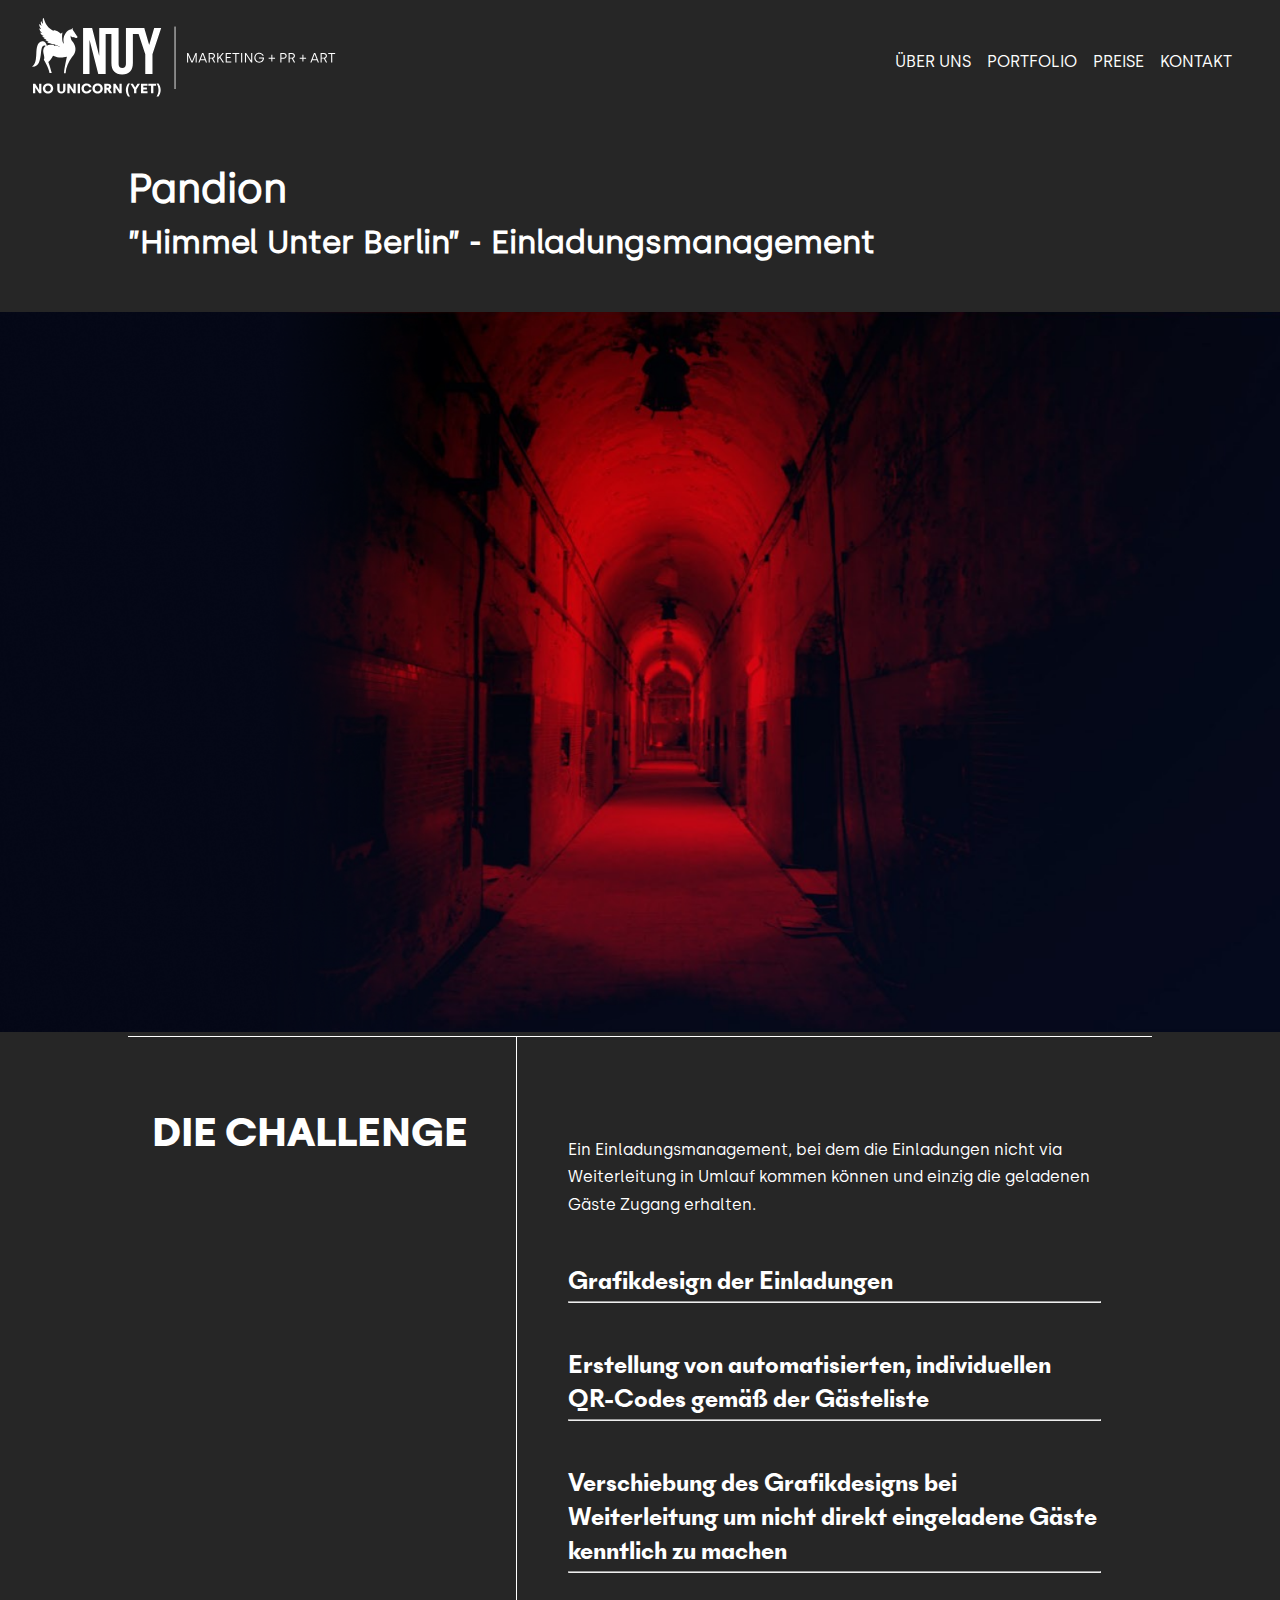
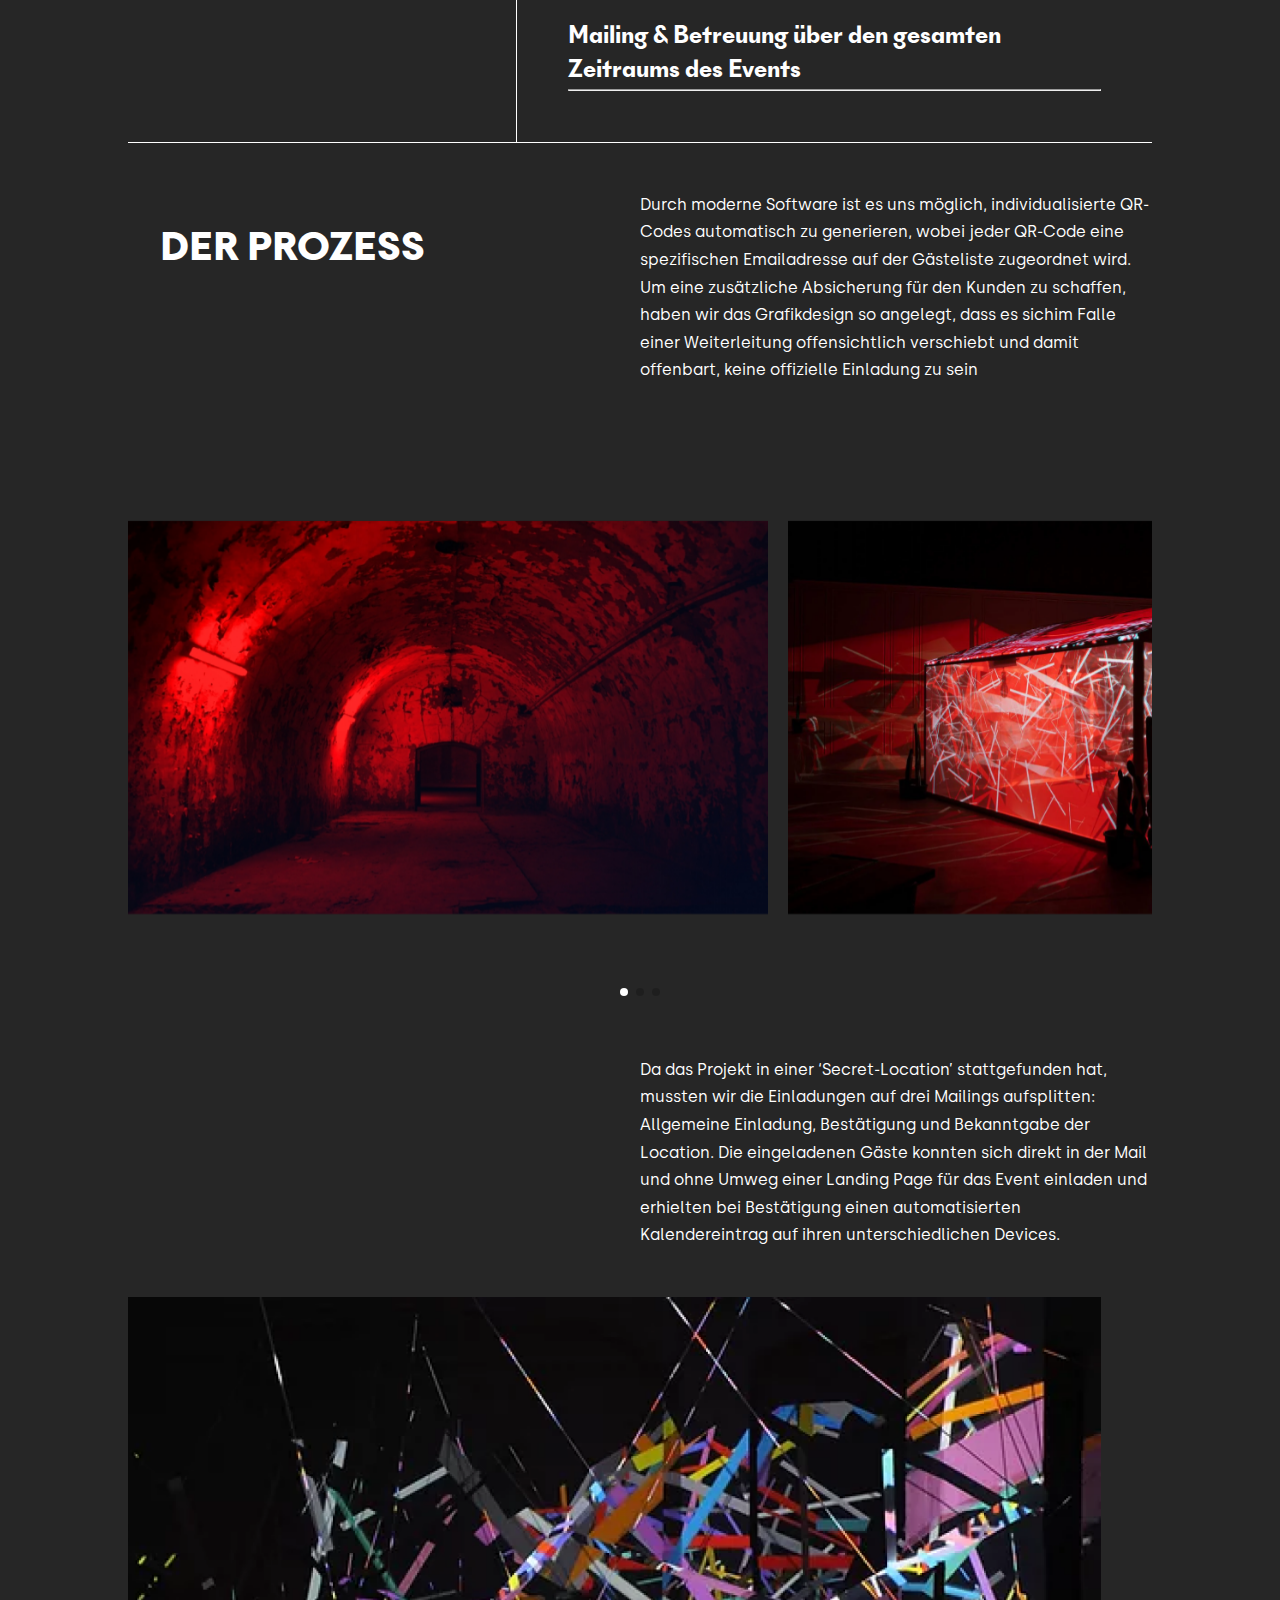
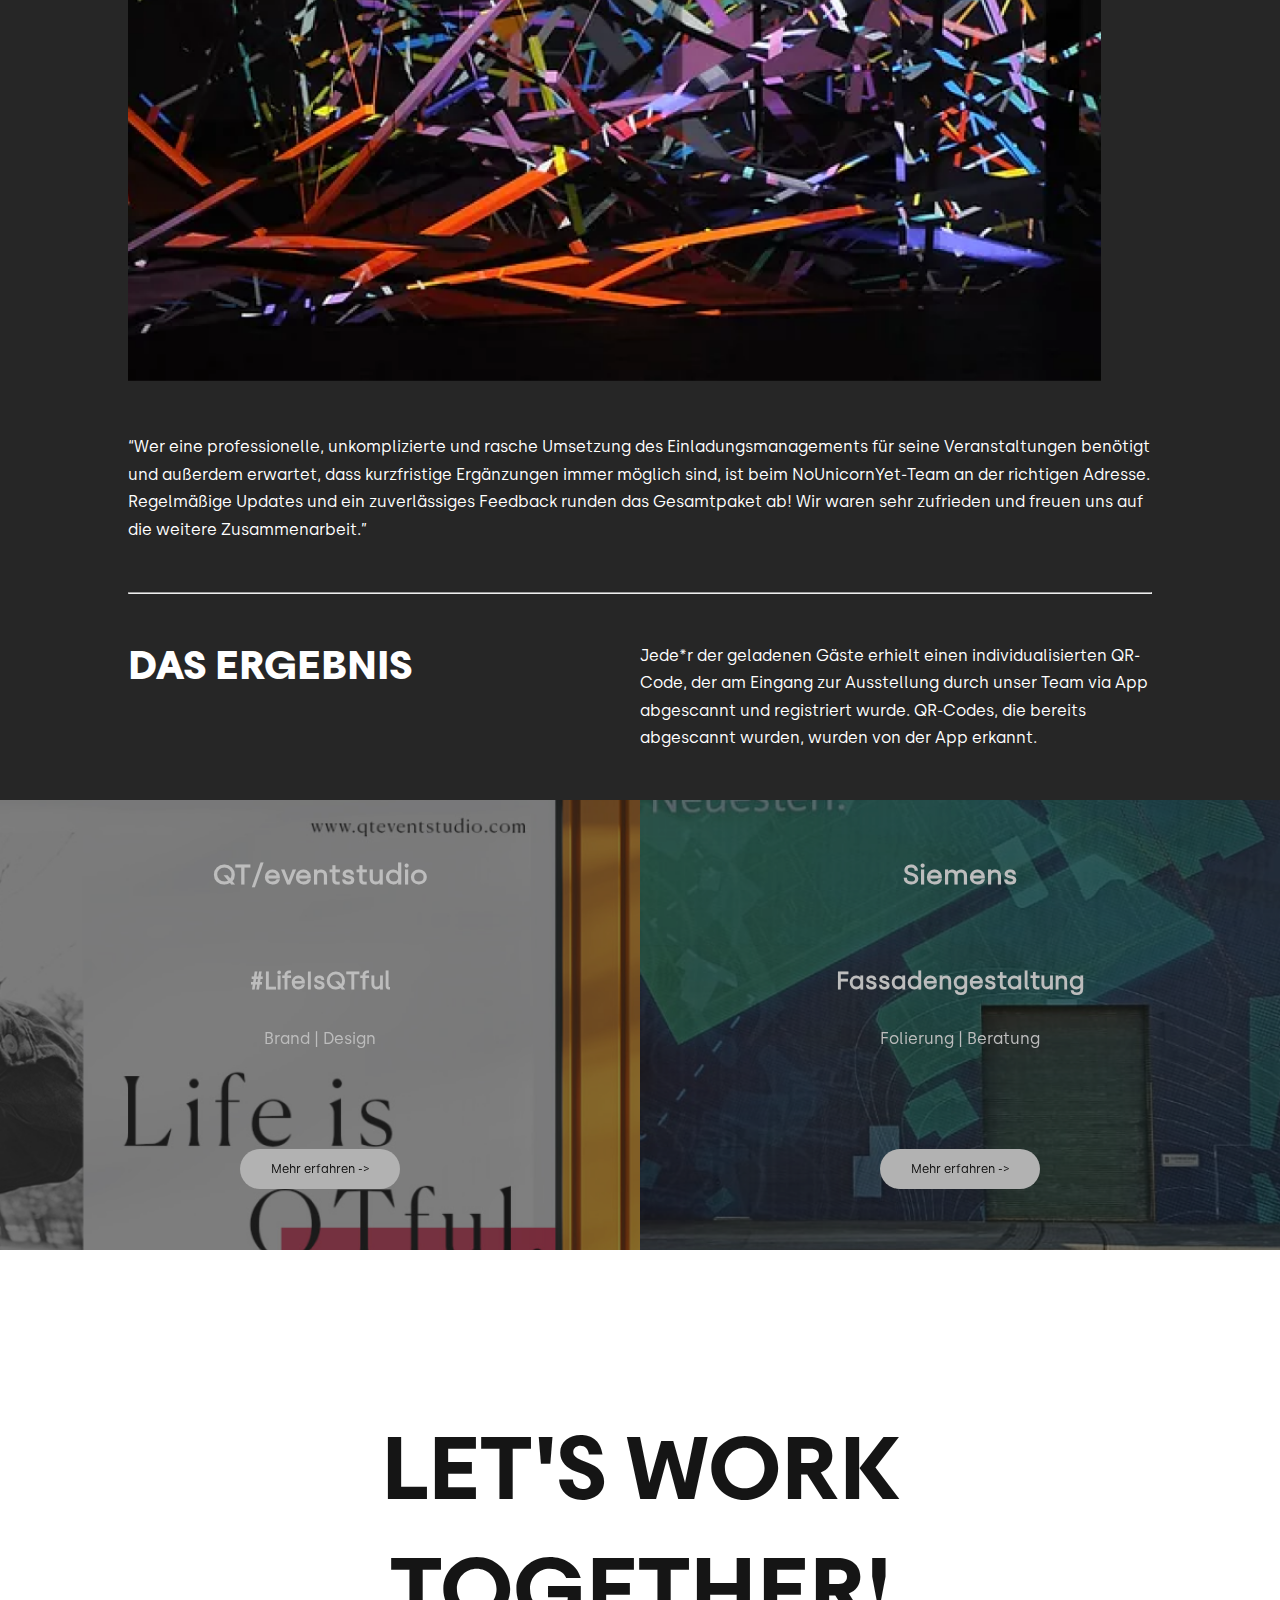
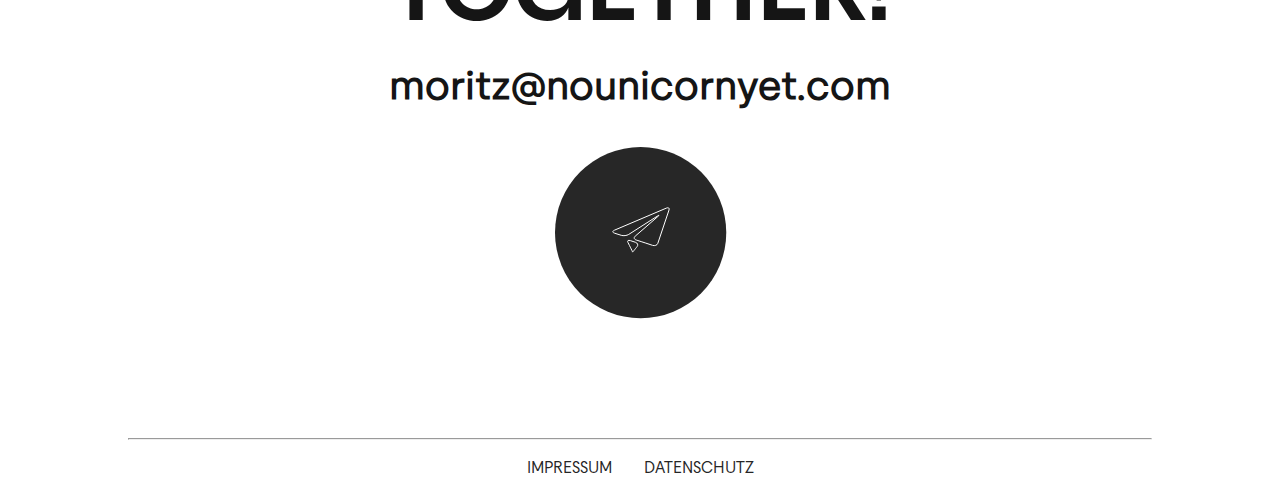
==== commit 309e66b6: "first published commit" ====
--- a/casestudy_pandion.html
+++ b/casestudy_pandion.html
@@ -20,22 +20,22 @@
                 <ul id="primary-navigation" data-visible="false" class="primary-navigation flex">
                     <li>
                         <a class="nav-item" href="index.html#offer-link">
-                            <p>ABOUT</p>
+                            <p>ÜBER UNS</p>
                         </a>
                     </li>
                     <li>
-                        <a class="nav-item" href="index.html#founder-link">
+                        <a class="nav-item" href="index.html#casestudy-link">
                             <p>PORTFOLIO</p>
                         </a>
                     </li>
                     <li>
                         <a class="nav-item" href="index.html#pricing-link">
-                            <p>PRICING</p>
+                            <p>PREISE</p>
                         </a>
                     </li>
                     <li>
                         <a class="nav-item" href="index.html#contact-link">
-                            <p>CONTACT</p>
+                            <p>KONTAKT</p>
                         </a>
                     </li>
                 </ul>
@@ -47,7 +47,7 @@
                 <h2 class="hero-header margintop">Pandion</h2>
                 <h2 class="hero-slogan">”Himmel Unter Berlin” - Einladungsmanagement</h2>
             </div>
-            <img class="margintop hdpicture" src="./images/cs_pandion/pandionhero.png" alt="plakat qt/eventstudio">
+            <img class="margintop hdpicture" src="./images/cs_pandion/Pandion_hero.png" alt="plakat qt/eventstudio">
         </div>
 
         <div class="page-wrapper">
@@ -82,18 +82,18 @@
                 <div class="swiper-wrapper">
                     <div class="swiper-slide">
                         <div class="slider-card">
-                            <img src="./images/cs_pandion/HUB_visual_003-1080x675 1.png" alt="process one">
+                            <img src="./images/cs_pandion/Pandion_process1.png" alt="process one">
                         </div> 
                     </div>
                     <div class="swiper-slide">
                         <div class="slider-card">
-                            <img src="./images/cs_pandion/himmelunterberlin-insideout-by-florafaunavisions 1.png"
+                            <img src="./images/cs_pandion/Pandion_process2.png"
                              alt="process two">
                         </div> 
                     </div>
                     <div class="swiper-slide">
                         <div class="slider-card">
-                            <img src="./images/cs_pandion/size=708x398 1.png"  alt="process three">
+                            <img src="./images/cs_pandion/Pandion_process3.png"  alt="process three">
                         </div> 
                     </div>
                 </div>
@@ -103,7 +103,7 @@
                 <p class="test-text margintop">Da das Projekt in einer ‘Secret-Location’ stattgefunden hat, mussten wir die Einladungen auf drei Mailings aufsplitten: Allgemeine Einladung, Bestätigung und Bekanntgabe der Location. Die eingeladenen Gäste konnten sich direkt in der Mail und ohne Umweg einer Landing Page für das Event einladen und erhielten bei Bestätigung einen automatisierten Kalendereintrag auf ihren unterschiedlichen Devices.   
                 </p>
             </div>
-            <img class="metroboard margintop hdpicture" src="./images/cs_pandion/StefanReiss_OT1083_Totale1 1.png" alt="metroboard">
+            <img class="metroboard margintop hdpicture" src="./images/cs_pandion/Pandion_banner.png" alt="metroboard">
             <div class="page-wrapper">
                 <p class="margintop">“Wer eine professionelle, unkomplizierte und rasche Umsetzung des Einladungsmanagements für seine Veranstaltungen benötigt und außerdem erwartet, dass kurzfristige Ergänzungen immer möglich sind, ist beim NoUnicornYet-Team an der richtigen Adresse. Regelmäßige Updates und ein zuverlässiges Feedback runden das Gesamtpaket ab! Wir waren sehr zufrieden und freuen uns auf die weitere Zusammenarbeit.”
                 </p>
@@ -151,7 +151,7 @@
                         <h3 class="casestudy-name unselectable">QT/eventstudio</h4>
                         <h3 class="casestudy-slogan unselectable">#LifeIsQTful</h3>
                         <p class="casestudy-action unselectable">Brand | Design</p>
-                        <a href="casestudy_qteventstudio.html"><button class="casestudy-bttn">View Case study -></button></a>
+                        <a href="casestudy_qteventstudio.html"><button class="casestudy-bttn">Mehr erfahren -></button></a>
                     </div>
                 </div>
                 <div class="swiper-slide">
--- a/styles/casestudy_styles.css
+++ b/styles/casestudy_styles.css
@@ -79,6 +79,15 @@
 body {
   background-color: #262626;
   overflow-x: hidden;
+}
+
+img {
+  pointer-events: none;
+  -webkit-touch-callout: none;
+  -webkit-user-select: none;
+  -moz-user-select: none;
+  -ms-user-select: none;
+  user-select: none;
 }
 
 .margintop {
@@ -428,6 +437,12 @@
      object-fit: contain;
 }
 
+@media (min-width: 51.6rem) {
+  .qtresults .swiper-slide {
+    width: 50vw;
+  }
+}
+
 .last-section {
   background-color: white;
   text-align: center;
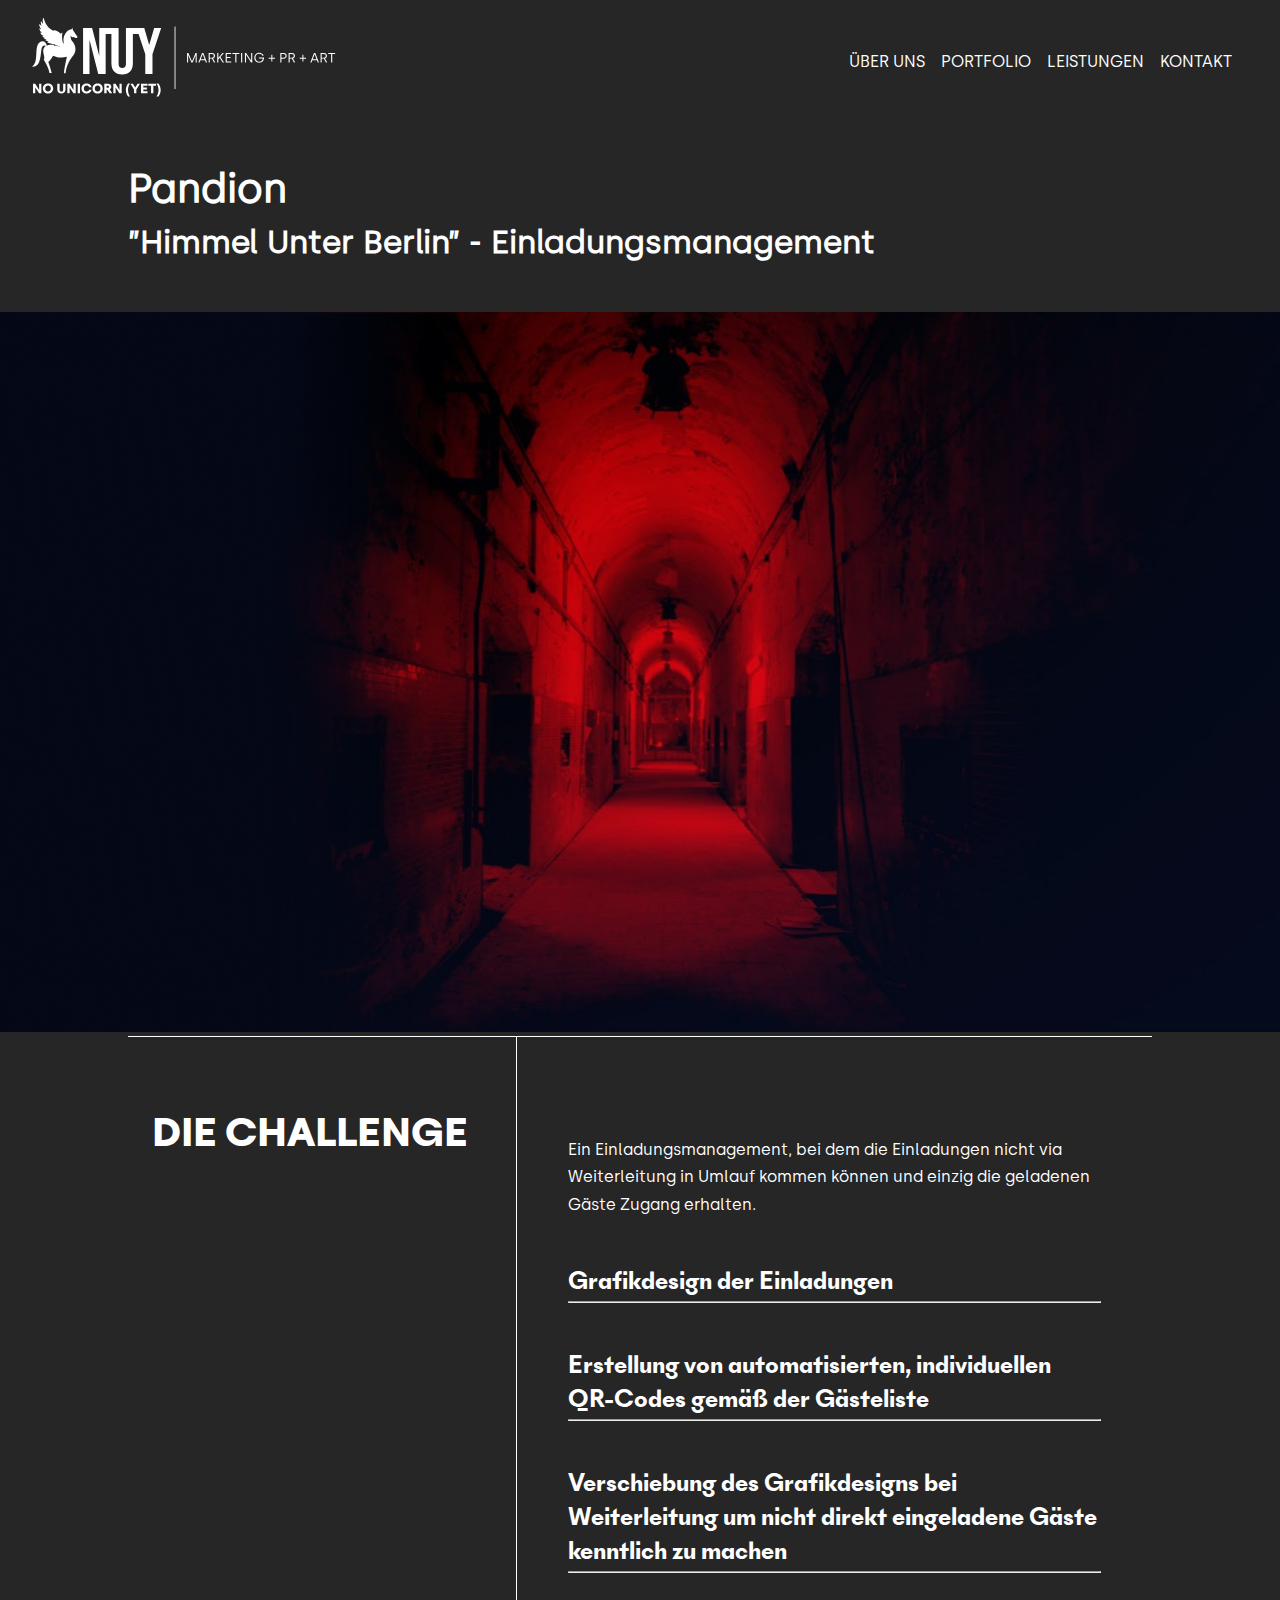
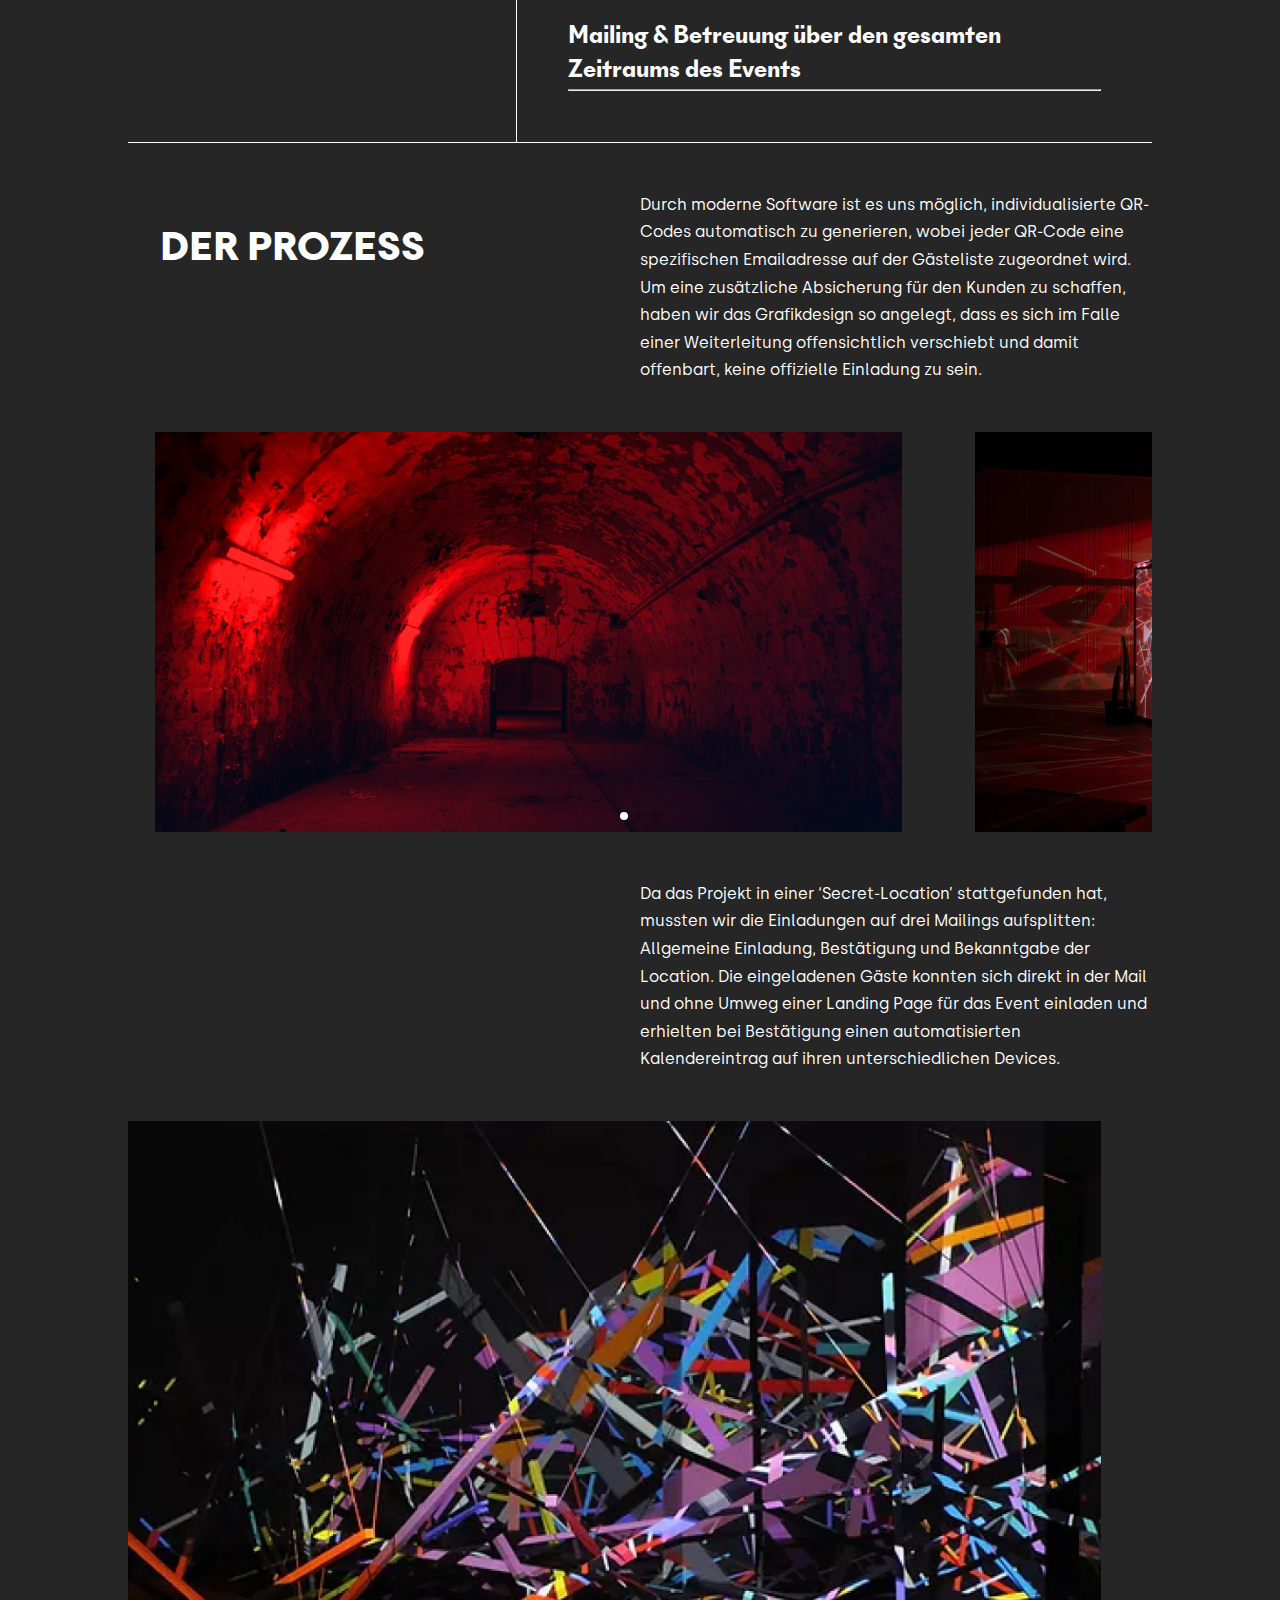
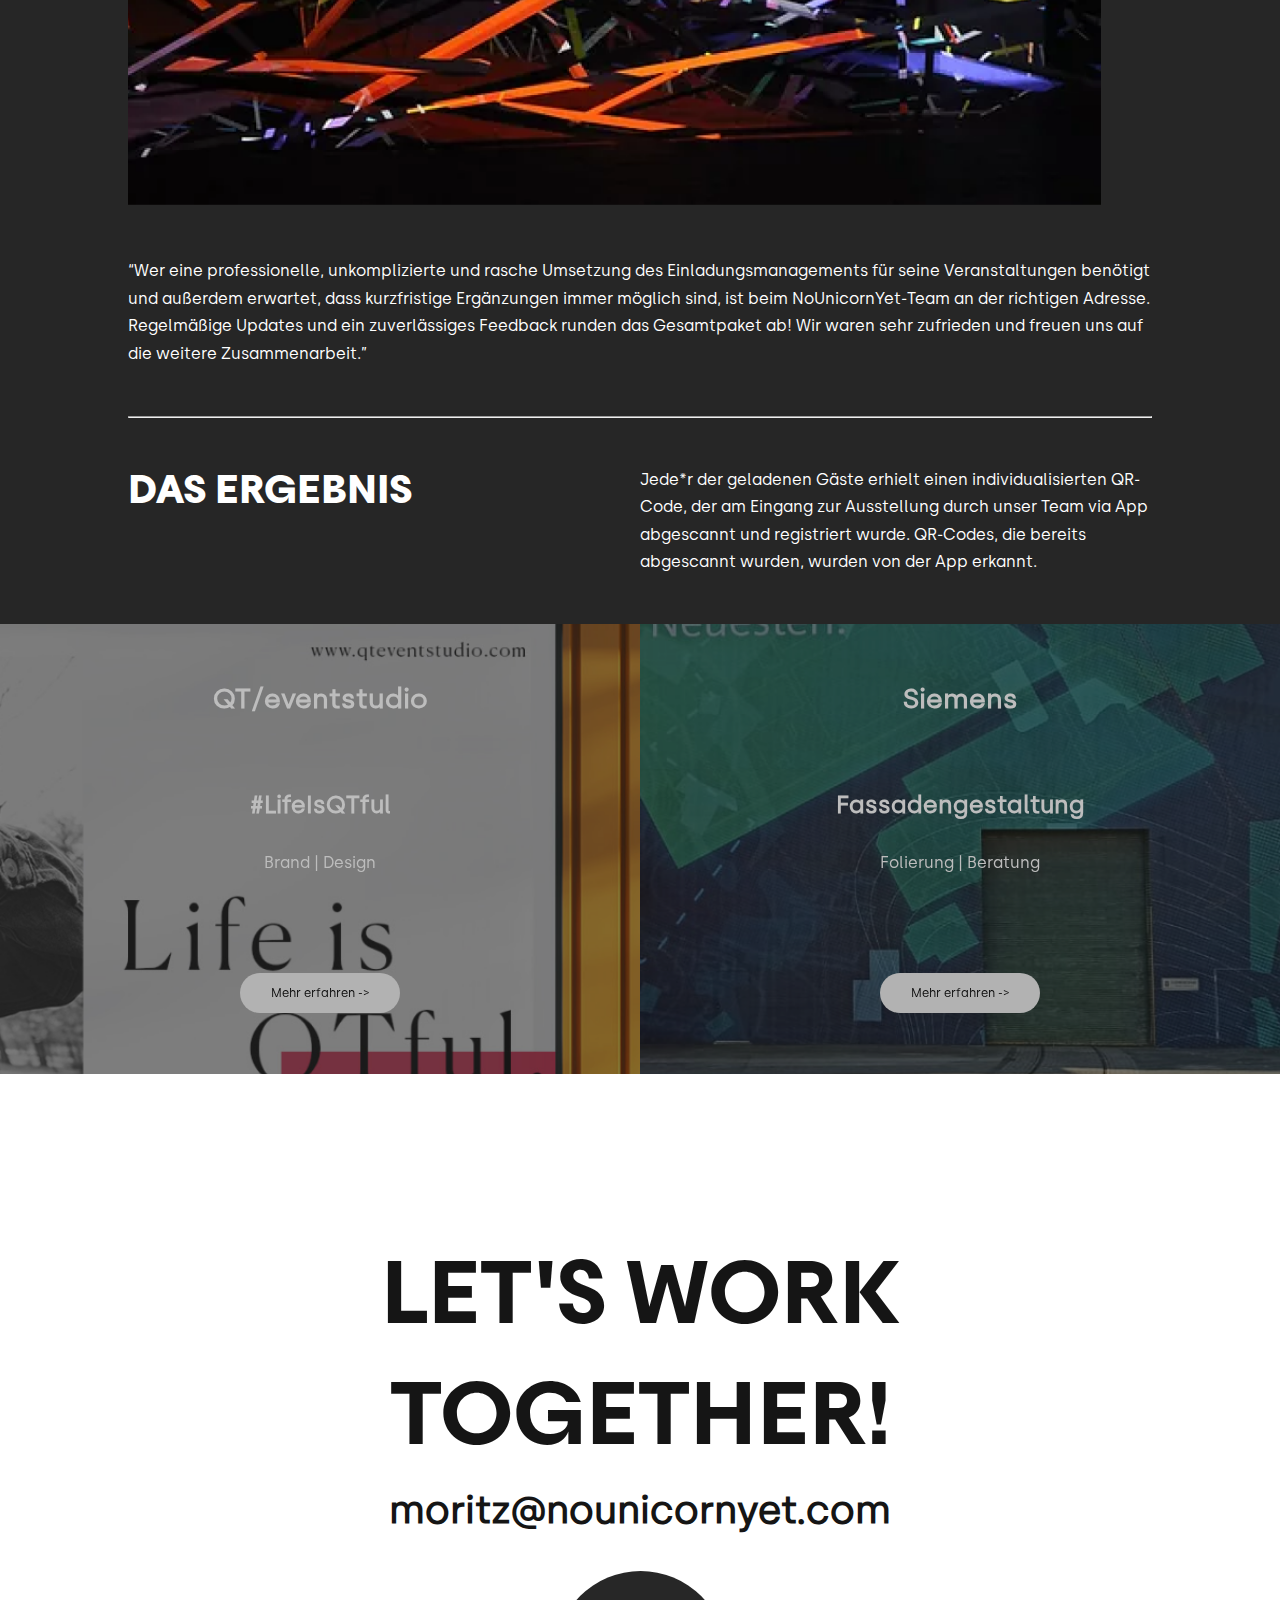
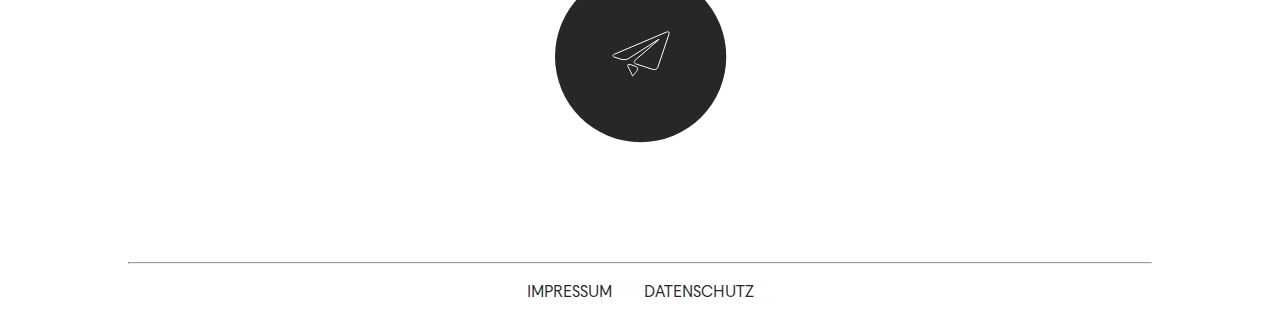
==== commit ccf8f57e: "new changes" ====
--- a/casestudy_pandion.html
+++ b/casestudy_pandion.html
@@ -7,12 +7,15 @@
     <link rel="stylesheet" href="https://unpkg.com/swiper/swiper-bundle.min.css"/>
     <link rel="stylesheet" type="text/css" href="./styles/casestudy_styles.css">
     <title>No Unicorn (Yet)</title>
+    <link rel="icon" type="image/png" href="images/logo/favicon16x16.svg" sizes="16x16">
+    <link rel="icon" type="image/png" href="images/logo/favicon32x32.svg" sizes="32x32">
+    <link rel="icon" type="image/png" href="images/logo/favicon96x96.svg" sizes="96x96">
 </head>
 
     <body>
         <header class="primary-header flex">
-            <a href="index.html"><img class="logo" src="./images/logo.svg" alt="logo"></a>
-            <a href="index.html"><img class="logo-mobile" src="./images/logo-mobile.svg" alt="logo"></a>
+            <a href="index.html"><img class="logo" src="./images/logo.svg" alt="logo-no-unicorn"></a>
+            <a href="index.html"><img class="logo-mobile" src="./images/logo-mobile.svg" alt="logo-no-unicorn-mobile"></a>
 
             <button class="mobile-nav-toggle" aria-controls="primary-navigation" aria-expanded="false"><span class="sr-only"></span></button>
 
@@ -30,7 +33,7 @@
                     </li>
                     <li>
                         <a class="nav-item" href="index.html#pricing-link">
-                            <p>PREISE</p>
+                            <p>LEISTUNGEN</p>
                         </a>
                     </li>
                     <li>
@@ -47,7 +50,7 @@
                 <h2 class="hero-header margintop">Pandion</h2>
                 <h2 class="hero-slogan">”Himmel Unter Berlin” - Einladungsmanagement</h2>
             </div>
-            <img class="margintop hdpicture" src="./images/cs_pandion/Pandion_hero.png" alt="plakat qt/eventstudio">
+            <img class="margintop hdpicture" src="./images/cs_pandion/Pandion_hero.png" alt="Pandion Tunnel rot">
         </div>
 
         <div class="page-wrapper">
@@ -75,25 +78,26 @@
                     <h2 class="margintop">DER PROZESS</h2>
                 </div>
                 <div class="process-right-side">
-                    <p class="margintop">Durch moderne Software ist es uns möglich, individualisierte QR-Codes automatisch zu generieren, wobei jeder QR-Code eine spezifischen Emailadresse auf der Gästeliste zugeordnet wird. Um eine zusätzliche Absicherung für den Kunden zu schaffen, haben wir das Grafikdesign so angelegt, dass es sichim Falle einer Weiterleitung offensichtlich verschiebt und damit offenbart, keine offizielle Einladung zu sein</p>
+                    <p class="margintop">Durch moderne Software ist es uns möglich, individualisierte QR-Codes automatisch zu generieren, wobei jeder QR-Code eine spezifischen Emailadresse auf der Gästeliste zugeordnet wird. Um eine zusätzliche Absicherung für den Kunden zu schaffen, haben wir das Grafikdesign so angelegt, dass es sich im Falle einer Weiterleitung offensichtlich verschiebt und damit offenbart, keine offizielle Einladung zu sein.
+                    </p>
                 </div>
             </div>
             <div class="swiper qtProcessSlider qtresults margintop">
                 <div class="swiper-wrapper">
                     <div class="swiper-slide">
                         <div class="slider-card">
-                            <img src="./images/cs_pandion/Pandion_process1.png" alt="process one">
+                            <img src="./images/cs_pandion/Pandion_process1.png" alt="Pandion Bunker">
                         </div> 
                     </div>
                     <div class="swiper-slide">
                         <div class="slider-card">
                             <img src="./images/cs_pandion/Pandion_process2.png"
-                             alt="process two">
+                             alt="Pandion Lighthouse">
                         </div> 
                     </div>
                     <div class="swiper-slide">
                         <div class="slider-card">
-                            <img src="./images/cs_pandion/Pandion_process3.png"  alt="process three">
+                            <img src="./images/cs_pandion/Pandion_process3.png"  alt="Pandion Mannequin">
                         </div> 
                     </div>
                 </div>
@@ -103,7 +107,7 @@
                 <p class="test-text margintop">Da das Projekt in einer ‘Secret-Location’ stattgefunden hat, mussten wir die Einladungen auf drei Mailings aufsplitten: Allgemeine Einladung, Bestätigung und Bekanntgabe der Location. Die eingeladenen Gäste konnten sich direkt in der Mail und ohne Umweg einer Landing Page für das Event einladen und erhielten bei Bestätigung einen automatisierten Kalendereintrag auf ihren unterschiedlichen Devices.   
                 </p>
             </div>
-            <img class="metroboard margintop hdpicture" src="./images/cs_pandion/Pandion_banner.png" alt="metroboard">
+            <img class="metroboard margintop hdpicture" src="./images/cs_pandion/Pandion_banner.png" alt="Pandion Installation">
             <div class="page-wrapper">
                 <p class="margintop">“Wer eine professionelle, unkomplizierte und rasche Umsetzung des Einladungsmanagements für seine Veranstaltungen benötigt und außerdem erwartet, dass kurzfristige Ergänzungen immer möglich sind, ist beim NoUnicornYet-Team an der richtigen Adresse. Regelmäßige Updates und ein zuverlässiges Feedback runden das Gesamtpaket ab! Wir waren sehr zufrieden und freuen uns auf die weitere Zusammenarbeit.”
                 </p>
@@ -170,7 +174,7 @@
                 <div class="cta-section">
                     <h1 id="cta-text">LET'S WORK TOGETHER!</h1>
                     <h2 id="cta-mail">moritz@nounicornyet.com</h2>
-                    <a href="mailto:moritz@nounicornyet.com"><img src="images/mail-cta.svg" alt="mail"></a>
+                    <a href="mailto:moritz@nounicornyet.com"><img src="images/mail-cta.svg" alt="mail cta logo"></a>
                 </div>
                 <hr></hr>
                 <div class="footer-section">
--- a/styles/casestudy_styles.css
+++ b/styles/casestudy_styles.css
@@ -311,6 +311,7 @@
   height: -webkit-fit-content;
   height: -moz-fit-content;
   height: fit-content;
+  max-width: 100rem;
 }
 
 .swiper .swiper-pagination-bullet-active {
@@ -439,7 +440,8 @@
 
 @media (min-width: 51.6rem) {
   .qtresults .swiper-slide {
-    width: 50vw;
+    height: 25rem;
+    width: 50rem;
   }
 }
 
